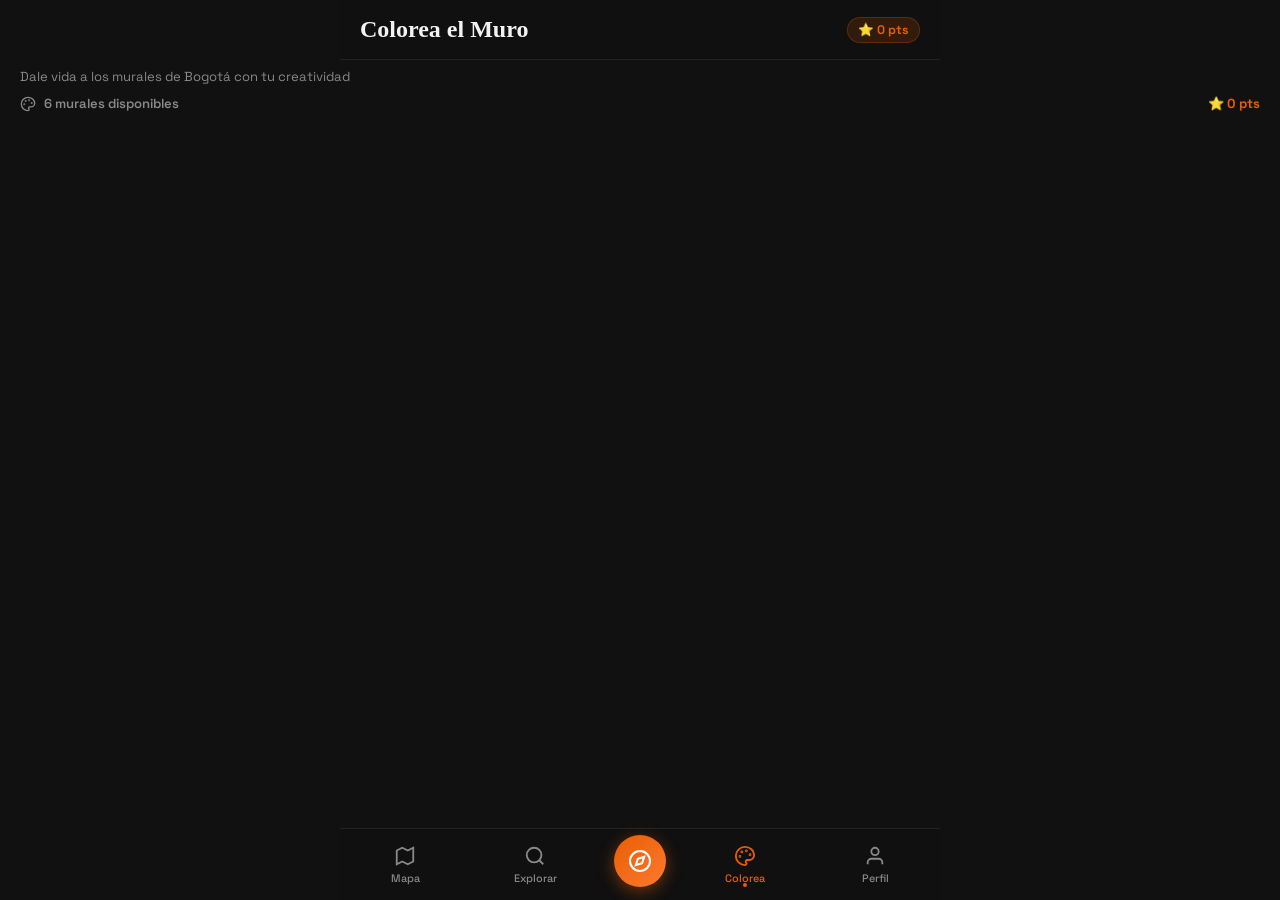
==== colorea.html @ 2410a46d "nuevos js" ====
<!DOCTYPE html>
<html lang="es">
<head>
  <meta charset="UTF-8">
  <meta name="viewport" content="width=device-width, initial-scale=1.0">
  <title>Colorea el Muro — Voces del Muro</title>
  <link rel="stylesheet" href="style.css">
  <link href="https://fonts.googleapis.com/css2?family=Permanent+Marker&family=Space+Grotesk:wght@300;400;500;600;700&family=Syne:wght@400;700;800&display=swap" rel="stylesheet">
</head>
<body class="app-page">

  <header class="app-header">
    <h1 class="screen-title marker-font">Colorea el Muro</h1>
    <div class="pts-badge">⭐ <span id="totalPts">0</span> pts</div>
  </header>

  <div class="colorea-subtitle">Dale vida a los murales de Bogotá con tu creatividad</div>
  <div class="murals-available-header">
    <svg width="16" height="16" viewBox="0 0 24 24" fill="none" stroke="currentColor" stroke-width="2"><circle cx="13.5" cy="6.5" r=".5"/><circle cx="17.5" cy="10.5" r=".5"/><circle cx="8.5" cy="7.5" r=".5"/><circle cx="6.5" cy="12.5" r=".5"/><path d="M12 2C6.5 2 2 6.5 2 12s4.5 10 10 10c.926 0 1.648-.746 1.648-1.688 0-.437-.18-.835-.437-1.125-.29-.289-.438-.652-.438-1.125a1.64 1.64 0 0 1 1.668-1.668h1.996c3.051 0 5.555-2.503 5.555-5.554C21.965 6.012 17.461 2 12 2z"/></svg>
    6 murales disponibles
    <span class="pts-display">⭐ <span id="headerPts">0</span> pts</span>
  </div>

  <div class="colorea-grid" id="cologrid"></div>

  <!-- Stencil Modal -->
  <div class="stencil-modal" id="stencilModal">
    <div class="stencil-header">
      <button class="stencil-close" onclick="closeStencil()">✕</button>
      <h3 class="marker-font" id="stencilTitle">Mujer Ancestral</h3>
      <button class="stencil-reset" onclick="resetCanvas()">↺</button>
    </div>
    <div class="stencil-progress-bar">
      <div class="stencil-progress-label">Progreso <span id="progressPct">0%</span></div>
      <div class="stencil-pts-badge" id="stencilPts">+80 pts</div>
    </div>
    <div class="progress-track"><div class="progress-fill" id="progressFill"></div></div>
    <div class="stencil-canvas-wrap">
      <canvas id="stencilCanvas" width="340" height="280"></canvas>
      <div class="stencil-overlay-img" id="stencilOverlay"></div>
    </div>
    <div class="brush-row">
      <div class="brush-label">
        <svg width="16" height="16" viewBox="0 0 24 24" fill="none" stroke="currentColor" stroke-width="2"><path d="M12 19l7-7 3 3-7 7-3-3z"/><path d="M18 13l-1.5-7.5L2 2l3.5 14.5L13 18l5-5z"/></svg>
        Pincel
      </div>
      <button class="brush-size-btn" onclick="changeBrush(-5)">–</button>
      <div class="brush-preview" id="brushPreview"></div>
      <button class="brush-size-btn" onclick="changeBrush(5)">+</button>
    </div>
    <div class="palette-label">
      <svg width="16" height="16" viewBox="0 0 24 24" fill="none" stroke="currentColor" stroke-width="2"><circle cx="13.5" cy="6.5" r=".5"/><circle cx="17.5" cy="10.5" r=".5"/><circle cx="8.5" cy="7.5" r=".5"/><circle cx="6.5" cy="12.5" r=".5"/><path d="M12 2C6.5 2 2 6.5 2 12s4.5 10 10 10c.926 0 1.648-.746 1.648-1.688 0-.437-.18-.835-.437-1.125-.29-.289-.438-.652-.438-1.125a1.64 1.64 0 0 1 1.668-1.668h1.996c3.051 0 5.555-2.503 5.555-5.554C21.965 6.012 17.461 2 12 2z"/></svg>
      Paleta de Colores
    </div>
    <div class="color-palette" id="colorPalette"></div>
  </div>
  <div class="stencil-backdrop" id="stencilBackdrop" onclick="closeStencil()"></div>

  <!-- Navbar -->
  <nav class="bottom-nav">
    <a href="mapa.html" class="nav-item">
      <svg width="22" height="22" viewBox="0 0 24 24" fill="none" stroke="currentColor" stroke-width="2"><polygon points="3 6 9 3 15 6 21 3 21 18 15 21 9 18 3 21"/></svg>
      <span>Mapa</span>
    </a>
    <a href="explorar.html" class="nav-item">
      <svg width="22" height="22" viewBox="0 0 24 24" fill="none" stroke="currentColor" stroke-width="2"><circle cx="11" cy="11" r="8"/><line x1="21" y1="21" x2="16.65" y2="16.65"/></svg>
      <span>Explorar</span>
    </a>
    <a href="mapa.html" class="nav-item nav-center">
      <div class="nav-center-btn">
        <svg width="24" height="24" viewBox="0 0 24 24" fill="none" stroke="white" stroke-width="2"><circle cx="12" cy="12" r="10"/><polygon points="16.24 7.76 14.12 14.12 7.76 16.24 9.88 9.88 16.24 7.76"/></svg>
      </div>
    </a>
    <a href="colorea.html" class="nav-item active">
      <svg width="22" height="22" viewBox="0 0 24 24" fill="none" stroke="currentColor" stroke-width="2"><circle cx="13.5" cy="6.5" r=".5"/><circle cx="17.5" cy="10.5" r=".5"/><circle cx="8.5" cy="7.5" r=".5"/><circle cx="6.5" cy="12.5" r=".5"/><path d="M12 2C6.5 2 2 6.5 2 12s4.5 10 10 10c.926 0 1.648-.746 1.648-1.688 0-.437-.18-.835-.437-1.125-.29-.289-.438-.652-.438-1.125a1.64 1.64 0 0 1 1.668-1.668h1.996c3.051 0 5.555-2.503 5.555-5.554C21.965 6.012 17.461 2 12 2z"/></svg>
      <span>Colorea</span>
      <div class="nav-dot"></div>
    </a>
    <a href="perfil.html" class="nav-item">
      <svg width="22" height="22" viewBox="0 0 24 24" fill="none" stroke="currentColor" stroke-width="2"><path d="M20 21v-2a4 4 0 0 0-4-4H8a4 4 0 0 0-4 4v2"/><circle cx="12" cy="7" r="4"/></svg>
      <span>Perfil</span>
    </a>
  </nav>

  <script src="app.js"></script>
</body>
</html>
---- style.css ----
/* ==========================================
   VOCES DEL MURO — Global Styles
   Dark Urban · Graffiti-Editorial Aesthetic
   ========================================== */

:root {
  --bg:        #111111;
  --bg2:       #1A1A1A;
  --bg3:       #242424;
  --surface:   #1E1E1E;
  --border:    rgba(255,255,255,0.08);
  --text:      #F2F2F2;
  --text-dim:  #888;
  --accent:    #E85D04;
  --accent2:   #FF7A2F;
  --green:     #10B981;
  --cyan:      #06B6D4;
  --purple:    #8B5CF6;
  --nav-h:     72px;
  --header-h:  60px;
  --radius:    14px;
  --radius-sm: 8px;
}

*, *::before, *::after { box-sizing: border-box; margin: 0; padding: 0; }

html { font-size: 16px; }

body {
  font-family: 'Space Grotesk', sans-serif;
  background: var(--bg);
  color: var(--text);
  min-height: 100dvh;
  overflow-x: hidden;
  -webkit-font-smoothing: antialiased;
}

a { text-decoration: none; color: inherit; }
button { cursor: pointer; border: none; background: none; font-family: inherit; }
img { display: block; width: 100%; object-fit: cover; }

.marker-font { font-family: 'Permanent Marker', cursive; }
.syne-font   { font-family: 'Syne', sans-serif; }

/* ==========================================
   NOISE + TEXTURE OVERLAY
   ========================================== */
.noise-overlay {
  position: absolute; inset: 0; pointer-events: none; z-index: 2; opacity: 0.04;
  background-image: url("data:image/svg+xml,%3Csvg viewBox='0 0 256 256' xmlns='http://www.w3.org/2000/svg'%3E%3Cfilter id='noise'%3E%3CfeTurbulence type='fractalNoise' baseFrequency='0.9' numOctaves='4' stitchTiles='stitch'/%3E%3C/filter%3E%3Crect width='100%25' height='100%25' filter='url(%23noise)'/%3E%3C/svg%3E");
}

/* ==========================================
   LOGIN PAGE
   ========================================== */
.login-page { display: flex; align-items: center; justify-content: center; min-height: 100dvh; position: relative; }

.login-bg {
  position: fixed; inset: 0; z-index: 0;
  background: url('https://images.unsplash.com/photo-1553361371-9b22f78e8b1d?w=1200&q=80') center/cover no-repeat;
}

.graffiti-overlay {
  position: absolute; inset: 0;
  background: linear-gradient(160deg, rgba(0,0,0,0.85) 0%, rgba(17,17,17,0.92) 60%, rgba(232,93,4,0.15) 100%);
}

.login-container { position: relative; z-index: 10; width: 100%; max-width: 420px; padding: 24px; }

.login-card {
  background: rgba(20,20,20,0.85);
  backdrop-filter: blur(24px);
  border: 1px solid var(--border);
  border-radius: 24px;
  padding: 40px 32px;
  text-align: center;
  box-shadow: 0 32px 80px rgba(0,0,0,0.6);
}

.app-logo { margin-bottom: 16px; display: flex; justify-content: center; }
.logo-icon {
  width: 56px; height: 56px;
  background: linear-gradient(135deg, #E85D04, #FF7A2F);
  border-radius: 16px;
  display: flex; align-items: center; justify-content: center;
  box-shadow: 0 8px 24px rgba(232,93,4,0.4);
}
.logo-icon svg { width: 36px; height: 36px; }

.app-title {
  font-family: 'Permanent Marker', cursive;
  font-size: 2.4rem;
  line-height: 1.1;
  margin-bottom: 8px;
  background: linear-gradient(135deg, #fff 0%, #E85D04 100%);
  -webkit-background-clip: text;
  -webkit-text-fill-color: transparent;
}

.app-tagline {
  font-size: 0.7rem;
  letter-spacing: 0.3em;
  color: var(--accent);
  margin-bottom: 16px;
  font-weight: 600;
}

.app-description { color: var(--text-dim); font-size: 0.9rem; line-height: 1.5; margin-bottom: 32px; }

.login-buttons { display: flex; flex-direction: column; gap: 12px; }

.btn {
  display: flex; align-items: center; justify-content: center; gap: 10px;
  padding: 14px 20px;
  border-radius: 12px;
  font-size: 0.95rem;
  font-weight: 600;
  transition: all 0.2s;
  font-family: 'Space Grotesk', sans-serif;
}
.btn:active { transform: scale(0.97); }

.btn-google  { background: #E85D04; color: white; box-shadow: 0 4px 16px rgba(232,93,4,0.35); }
.btn-google:hover { background: #FF7A2F; }
.btn-facebook { background: #1877F2; color: white; }
.btn-facebook:hover { background: #2d8bf4; }
.btn-email   { background: var(--bg3); color: var(--text); border: 1px solid var(--border); }
.btn-email:hover { background: var(--bg2); }

.terms-text { margin-top: 20px; font-size: 0.75rem; color: var(--text-dim); }
.terms-text a { color: var(--accent); }

/* ==========================================
   ONBOARDING PAGE
   ========================================== */
.onboarding-page { display: flex; align-items: center; justify-content: center; min-height: 100dvh; position: relative; }

.onboarding-container { position: relative; z-index: 10; width: 100%; max-width: 420px; padding: 24px; }

.onboarding-card {
  background: rgba(20,20,20,0.88);
  backdrop-filter: blur(24px);
  border: 1px solid var(--border);
  border-radius: 24px;
  padding: 36px 28px;
  box-shadow: 0 32px 80px rgba(0,0,0,0.6);
}

.onboarding-title {
  font-family: 'Permanent Marker', cursive;
  font-size: 2rem;
  margin-bottom: 8px;
  color: var(--text);
}

.onboarding-subtitle { color: var(--text-dim); font-size: 0.88rem; margin-bottom: 28px; }

.interest-options { display: flex; flex-direction: column; gap: 12px; margin-bottom: 28px; }

.interest-card {
  display: flex; align-items: center; gap: 16px;
  background: var(--bg3);
  border: 1.5px solid var(--border);
  border-radius: var(--radius);
  padding: 18px 16px;
  cursor: pointer;
  transition: all 0.2s;
  position: relative;
}

.interest-card:hover { border-color: rgba(232,93,4,0.4); background: rgba(232,93,4,0.05); }

.interest-card.selected {
  border-color: var(--accent);
  background: rgba(232,93,4,0.08);
}

.interest-card.selected[data-color="#10B981"] { border-color: #10B981; background: rgba(16,185,129,0.08); }
.interest-card.selected[data-color="#06B6D4"] { border-color: #06B6D4; background: rgba(6,182,212,0.08); }

.interest-icon {
  width: 44px; height: 44px;
  background: var(--bg2);
  border-radius: 10px;
  display: flex; align-items: center; justify-content: center;
  color: var(--text-dim);
  flex-shrink: 0;
}

.interest-card.selected .interest-icon { color: var(--accent); background: rgba(232,93,4,0.15); }
.interest-card.selected[data-color="#10B981"] .interest-icon { color: #10B981; background: rgba(16,185,129,0.15); }
.interest-card.selected[data-color="#06B6D4"] .interest-icon { color: #06B6D4; background: rgba(6,182,212,0.15); }

.interest-info h3 { font-size: 1rem; font-weight: 600; margin-bottom: 2px; }
.interest-info p  { font-size: 0.78rem; color: var(--text-dim); }

.interest-check {
  margin-left: auto;
  width: 22px; height: 22px;
  border: 1.5px solid var(--border);
  border-radius: 50%;
  display: flex; align-items: center; justify-content: center;
  color: transparent;
  transition: all 0.2s;
}

.interest-card.selected .interest-check {
  background: var(--accent);
  border-color: var(--accent);
  color: white;
}

.interest-card.selected[data-color="#10B981"] .interest-check { background: #10B981; border-color: #10B981; }
.interest-card.selected[data-color="#06B6D4"] .interest-check { background: #06B6D4; border-color: #06B6D4; }

.btn-comenzar {
  width: 100%;
  display: flex; align-items: center; justify-content: center; gap: 10px;
  background: linear-gradient(135deg, #E85D04, #FF7A2F);
  color: white;
  padding: 16px;
  border-radius: 14px;
  font-size: 1rem;
  font-weight: 700;
  font-family: 'Space Grotesk', sans-serif;
  transition: all 0.2s;
  opacity: 0.5;
  pointer-events: none;
  box-shadow: 0 4px 20px rgba(232,93,4,0.3);
}
.btn-comenzar:hover { transform: translateY(-1px); box-shadow: 0 8px 28px rgba(232,93,4,0.45); }

/* ==========================================
   APP LAYOUT
   ========================================== */
.app-page {
  min-height: 100dvh;
  padding-top: var(--header-h);
  padding-bottom: var(--nav-h);
  background: var(--bg);
  position: relative;
}

.app-header {
  position: fixed; top: 0; left: 0; right: 0;
  height: var(--header-h);
  background: rgba(17,17,17,0.95);
  backdrop-filter: blur(20px);
  border-bottom: 1px solid var(--border);
  display: flex; align-items: center; justify-content: space-between;
  padding: 0 20px;
  z-index: 100;
}

.screen-title { font-size: 1.5rem; color: var(--text); }
.header-actions { display: flex; gap: 8px; }
.icon-btn { width: 36px; height: 36px; background: var(--bg3); border-radius: 8px; display: flex; align-items: center; justify-content: center; color: var(--text-dim); transition: all 0.2s; }
.icon-btn:hover { color: var(--text); }

.zona-segura {
  display: flex; align-items: center; gap: 6px;
  background: rgba(16,185,129,0.15);
  color: var(--green);
  padding: 6px 12px;
  border-radius: 20px;
  font-size: 0.75rem;
  font-weight: 600;
  border: 1px solid rgba(16,185,129,0.25);
}

/* ==========================================
   BOTTOM NAVIGATION
   ========================================== */
.bottom-nav {
  position: fixed; bottom: 0; left: 0; right: 0;
  height: var(--nav-h);
  background: rgba(17,17,17,0.97);
  backdrop-filter: blur(20px);
  border-top: 1px solid var(--border);
  display: flex; align-items: center;
  z-index: 200;
}

.nav-item {
  flex: 1;
  display: flex; flex-direction: column; align-items: center; justify-content: center;
  gap: 4px;
  color: var(--text-dim);
  font-size: 0.68rem;
  font-weight: 500;
  position: relative;
  padding: 8px 0;
  transition: color 0.2s;
}

.nav-item.active { color: var(--accent); }
.nav-item svg { transition: all 0.2s; }
.nav-item.active svg { stroke: var(--accent); }
.nav-dot { position: absolute; bottom: 6px; width: 4px; height: 4px; background: var(--accent); border-radius: 50%; }

.nav-center { flex: 0 0 80px; }
.nav-center-btn {
  width: 52px; height: 52px;
  background: linear-gradient(135deg, #E85D04, #FF7A2F);
  border-radius: 50%;
  display: flex; align-items: center; justify-content: center;
  margin-bottom: 8px;
  box-shadow: 0 4px 16px rgba(232,93,4,0.45);
  transition: all 0.2s;
}
.nav-center-btn:hover { transform: scale(1.05); }

/* ==========================================
   MAPA PAGE
   ========================================== */
.search-bar-container { padding: 12px 16px 0; position: relative; z-index: 50; }

.search-bar {
  display: flex; align-items: center; gap: 10px;
  background: var(--bg3);
  border: 1px solid var(--border);
  border-radius: 12px;
  padding: 12px 16px;
}
.search-bar input { background: none; border: none; outline: none; color: var(--text); font-size: 0.9rem; width: 100%; font-family: inherit; }
.search-bar svg { color: var(--text-dim); flex-shrink: 0; }

.filter-chips {
  display: flex; gap: 8px;
  padding: 10px 16px;
  overflow-x: auto;
  scrollbar-width: none;
  position: relative; z-index: 50;
}

.chip {
  flex-shrink: 0;
  padding: 6px 14px;
  border-radius: 20px;
  font-size: 0.78rem;
  font-weight: 600;
  background: var(--bg3);
  border: 1.5px solid var(--border);
  color: var(--text-dim);
  cursor: pointer;
  transition: all 0.2s;
}

.chip.active {
  background: color-mix(in srgb, var(--chip-color) 15%, transparent);
  border-color: var(--chip-color);
  color: var(--chip-color);
}

#map {
  height: calc(100dvh - var(--header-h) - var(--nav-h) - 160px);
  min-height: 240px;
  position: relative;
  z-index: 10;
}

.leaflet-container { background: #1a1a2e !important; }

.map-pin {
  width: 40px; height: 48px;
  border-radius: 50% 50% 50% 0;
  transform: rotate(-45deg);
  display: flex; align-items: center; justify-content: center;
  box-shadow: 0 4px 12px rgba(0,0,0,0.5);
  border: 2px solid rgba(255,255,255,0.2);
}

.map-pin span {
  transform: rotate(45deg);
  font-size: 18px;
}

.bottom-drawer {
  background: var(--bg2);
  border-top: 1px solid var(--border);
  padding: 12px 16px;
  border-radius: 20px 20px 0 0;
  position: relative;
  z-index: 50;
}

.drawer-handle {
  width: 36px; height: 4px;
  background: var(--border);
  border-radius: 2px;
  margin: 0 auto 12px;
}

.murals-nearby-header {
  display: flex; align-items: center; gap: 8px;
  color: var(--text-dim); font-size: 0.85rem; font-weight: 600;
  margin-bottom: 8px;
  cursor: pointer;
}
.murals-nearby-header svg { color: var(--accent); }
.murals-nearby-header .chevron { margin-left: auto; }
.pts-display { margin-left: auto; color: var(--accent); font-weight: 700; }

.murals-list { display: flex; flex-direction: column; gap: 2px; }

.mural-list-item {
  display: flex; align-items: center; gap: 12px;
  padding: 10px 8px;
  border-radius: 10px;
  transition: background 0.15s;
}
.mural-list-item:hover { background: var(--bg3); }
.mural-list-dot { width: 10px; height: 10px; border-radius: 50%; flex-shrink: 0; }
.mural-list-info { flex: 1; }
.mural-list-info strong { display: block; font-size: 0.88rem; margin-bottom: 2px; }
.mural-list-info span { font-size: 0.74rem; color: var(--text-dim); }
.mural-list-item svg { color: var(--text-dim); }

/* ==========================================
   DETAIL PAGE
   ========================================== */
.detail-page { padding-top: 0; }

.detail-hero {
  position: relative;
  height: 300px;
  overflow: hidden;
}

.detail-hero-overlay {
  position: absolute; inset: 0; z-index: 2;
  background: linear-gradient(to bottom, rgba(0,0,0,0.3) 0%, transparent 40%, rgba(17,17,17,0.9) 100%);
}

.detail-hero-actions {
  position: absolute; top: 0; left: 0; right: 0;
  display: flex; justify-content: space-between; align-items: center;
  padding: 16px;
  z-index: 10;
}

.hero-actions-right { display: flex; gap: 8px; }

.hero-btn {
  width: 40px; height: 40px;
  background: rgba(0,0,0,0.5);
  backdrop-filter: blur(8px);
  border-radius: 50%;
  display: flex; align-items: center; justify-content: center;
  transition: all 0.2s;
}
.hero-btn:hover { background: rgba(0,0,0,0.7); }

.detail-hero-img { position: absolute; inset: 0; }
.detail-hero-img img { width: 100%; height: 100%; object-fit: cover; }

.detail-content { padding: 20px 20px 16px; }

.detail-tags { display: flex; gap: 8px; flex-wrap: wrap; margin-bottom: 12px; }

.tag {
  padding: 4px 12px;
  border-radius: 20px;
  font-size: 0.72rem;
  font-weight: 600;
  border: 1px solid;
}

.detail-title { font-size: 1.8rem; margin-bottom: 16px; line-height: 1.1; }

.artist-row {
  display: flex; align-items: center; gap: 12px;
  margin-bottom: 16px;
}

.artist-avatar {
  width: 40px; height: 40px;
  background: linear-gradient(135deg, #E85D04, #FF7A2F);
  border-radius: 50%;
  display: flex; align-items: center; justify-content: center;
  font-weight: 700; font-size: 1rem;
}

.artist-info strong { display: block; font-size: 0.95rem; }
.artist-info span { display: flex; align-items: center; gap: 4px; font-size: 0.75rem; color: var(--text-dim); flex-wrap: wrap; }

.detail-description { font-size: 0.88rem; line-height: 1.65; color: var(--text-dim); margin-bottom: 20px; }

/* Audio Guide */
.audio-guide-card {
  background: var(--bg3);
  border: 1px solid var(--border);
  border-radius: var(--radius);
  padding: 16px;
  margin-bottom: 20px;
}

.audio-guide-label {
  display: flex; align-items: center; gap: 8px;
  font-size: 0.78rem; font-weight: 700;
  color: var(--accent);
  margin-bottom: 14px;
}

.audio-dot {
  width: 8px; height: 8px;
  background: var(--accent);
  border-radius: 50%;
  animation: pulse 1.5s infinite;
}

@keyframes pulse { 0%,100%{opacity:1;transform:scale(1)} 50%{opacity:0.5;transform:scale(1.2)} }

.audio-track-info { margin-bottom: 10px; }
.audio-track-info strong { display: block; font-size: 0.88rem; }
.audio-track-info span { font-size: 0.75rem; color: var(--text-dim); }

.audio-volume-icon { color: var(--text-dim); margin-bottom: 8px; }

.waveform {
  display: flex; align-items: center; gap: 2px;
  height: 40px; margin-bottom: 12px;
  overflow: hidden;
}

.wave-bar {
  flex: 1;
  min-width: 3px;
  background: rgba(255,255,255,0.2);
  border-radius: 2px;
  transition: background 0.1s;
}

.audio-controls {
  display: flex; align-items: center; justify-content: space-between;
}

.audio-time, .audio-duration { font-size: 0.75rem; color: var(--text-dim); font-family: monospace; }

.audio-btns { display: flex; align-items: center; gap: 12px; }

.audio-btn-sm {
  width: 32px; height: 32px;
  display: flex; align-items: center; justify-content: center;
  color: var(--text-dim);
  transition: color 0.2s;
}
.audio-btn-sm:hover { color: var(--text); }

.audio-play-btn {
  width: 48px; height: 48px;
  background: var(--accent);
  border-radius: 50%;
  display: flex; align-items: center; justify-content: center;
  transition: all 0.2s;
  box-shadow: 0 4px 16px rgba(232,93,4,0.4);
}
.audio-play-btn:hover { transform: scale(1.05); background: var(--accent2); }

/* Detail Actions */
.detail-actions { display: flex; gap: 10px; }
.detail-action-btn {
  flex: 1;
  display: flex; align-items: center; justify-content: center; gap: 8px;
  padding: 13px;
  border-radius: 12px;
  font-size: 0.85rem;
  font-weight: 600;
  background: var(--accent);
  color: white;
  transition: all 0.2s;
}
.detail-action-btn.secondary { background: var(--bg3); color: var(--text); border: 1px solid var(--border); }
.detail-action-btn:hover { opacity: 0.9; transform: translateY(-1px); }

/* ==========================================
   COLOREA PAGE
   ========================================== */
.colorea-subtitle {
  padding: 8px 20px 2px;
  font-size: 0.82rem;
  color: var(--text-dim);
}

.murals-available-header {
  display: flex; align-items: center; gap: 8px;
  padding: 8px 20px 12px;
  font-size: 0.82rem;
  font-weight: 600;
  color: var(--text-dim);
}

.pts-badge {
  background: rgba(232,93,4,0.15);
  color: var(--accent);
  padding: 4px 10px;
  border-radius: 20px;
  font-size: 0.78rem;
  font-weight: 700;
  border: 1px solid rgba(232,93,4,0.25);
}

.pts-display { margin-left: auto; color: var(--accent); font-weight: 700; }

.colorea-grid {
  display: grid;
  grid-template-columns: 1fr 1fr;
  gap: 12px;
  padding: 0 16px 16px;
}

.colorea-card {
  background: var(--bg3);
  border: 1px solid var(--border);
  border-radius: var(--radius);
  overflow: hidden;
  cursor: pointer;
  transition: all 0.2s;
  position: relative;
}
.colorea-card:hover { border-color: var(--accent); transform: translateY(-2px); }

.colorea-card-img { position: relative; height: 130px; overflow: hidden; }
.colorea-card-img img { width: 100%; height: 100%; object-fit: cover; filter: grayscale(40%); }

.colorea-card-overlay {
  position: absolute; inset: 0;
  background: rgba(0,0,0,0.4);
  display: flex; align-items: center; justify-content: center;
}
.colorea-start-icon { font-size: 2rem; }

.diff-badge {
  position: absolute; top: 8px; left: 8px;
  padding: 3px 8px; border-radius: 6px;
  font-size: 0.65rem; font-weight: 700;
}

.pts-badge-card {
  position: absolute; top: 8px; right: 8px;
  padding: 3px 8px; border-radius: 6px;
  background: rgba(232,93,4,0.9);
  color: white;
  font-size: 0.65rem; font-weight: 700;
}

.colorea-card-info { padding: 10px 12px 4px; }
.colorea-card-info strong { display: block; font-size: 0.85rem; margin-bottom: 2px; }
.colorea-card-info span { font-size: 0.72rem; color: var(--text-dim); }

.colorea-progress-row {
  display: flex; align-items: center; gap: 8px;
  padding: 4px 12px 10px;
}

.colorea-mini-bar { flex: 1; height: 3px; background: var(--bg2); border-radius: 2px; }
.colorea-mini-fill { height: 100%; background: var(--accent); border-radius: 2px; transition: width 0.4s; }
.colorea-progress-row span { font-size: 0.7rem; color: var(--text-dim); }

/* Stencil Modal */
.stencil-modal {
  position: fixed; bottom: -100%; left: 0; right: 0;
  background: var(--bg2);
  border-radius: 24px 24px 0 0;
  border-top: 1px solid var(--border);
  z-index: 500;
  padding: 16px 20px;
  transition: bottom 0.4s cubic-bezier(0.16, 1, 0.3, 1);
  max-height: 90dvh;
  overflow-y: auto;
}
.stencil-modal.active { bottom: 0; }

.stencil-backdrop {
  position: fixed; inset: 0;
  background: rgba(0,0,0,0.7);
  z-index: 499;
  display: none;
}
.stencil-backdrop.active { display: block; }

.stencil-header {
  display: flex; align-items: center; justify-content: space-between;
  margin-bottom: 12px;
}
.stencil-header h3 { font-size: 1.2rem; }
.stencil-close, .stencil-reset {
  width: 32px; height: 32px;
  background: var(--bg3); border-radius: 50%;
  display: flex; align-items: center; justify-content: center;
  color: var(--text-dim); font-size: 0.9rem;
}

.stencil-progress-bar {
  display: flex; align-items: center; justify-content: space-between;
  font-size: 0.78rem; color: var(--text-dim);
  margin-bottom: 6px;
}
.stencil-pts-badge {
  background: rgba(232,93,4,0.2);
  color: var(--accent);
  padding: 2px 8px; border-radius: 20px;
  font-size: 0.72rem; font-weight: 700;
}

.progress-track { height: 4px; background: var(--bg3); border-radius: 2px; margin-bottom: 14px; }
.progress-fill { height: 100%; background: var(--accent); border-radius: 2px; transition: width 0.3s; }

.stencil-canvas-wrap {
  position: relative;
  border-radius: 12px;
  overflow: hidden;
  margin-bottom: 14px;
  background: #000;
}

#stencilCanvas {
  position: absolute; inset: 0; z-index: 2;
  width: 100% !important; height: 100% !important;
  cursor: crosshair;
}

.stencil-overlay-img {
  width: 100%; height: 280px;
  background-size: cover; background-position: center;
  opacity: 0.55;
}

.brush-row {
  display: flex; align-items: center; gap: 10px;
  margin-bottom: 12px;
  background: var(--bg3);
  padding: 10px 14px;
  border-radius: 10px;
}
.brush-label {
  display: flex; align-items: center; gap: 6px;
  font-size: 0.8rem; color: var(--text-dim);
  flex: 1;
}
.brush-size-btn {
  width: 28px; height: 28px;
  background: var(--bg2); border-radius: 6px;
  color: var(--text); font-size: 1.1rem;
  display: flex; align-items: center; justify-content: center;
}
.brush-preview {
  border-radius: 50%;
  transition: all 0.2s;
  min-width: 8px; min-height: 8px;
}

.palette-label {
  display: flex; align-items: center; gap: 6px;
  font-size: 0.8rem; color: var(--text-dim);
  margin-bottom: 10px;
}

.color-palette {
  display: flex; flex-wrap: wrap; gap: 10px;
  margin-bottom: 16px;
}

.color-swatch {
  width: 36px; height: 36px;
  border-radius: 50%;
  cursor: pointer;
  transition: all 0.15s;
  border: 2px solid transparent;
}
.color-swatch.active { border-color: white; transform: scale(1.15); box-shadow: 0 0 12px rgba(255,255,255,0.3); }
.color-swatch:hover { transform: scale(1.1); }

/* ==========================================
   PERFIL PAGE
   ========================================== */
.profile-card {
  display: flex; align-items: center; gap: 16px;
  padding: 20px;
  border-bottom: 1px solid var(--border);
}

.profile-avatar {
  width: 64px; height: 64px;
  background: linear-gradient(135deg, #E85D04 0%, #8B5CF6 100%);
  border-radius: 20px;
  display: flex; align-items: center; justify-content: center;
  box-shadow: 0 4px 16px rgba(232,93,4,0.3);
  flex-shrink: 0;
}

.profile-name { font-size: 1.1rem; font-weight: 700; margin-bottom: 4px; }
.profile-location { font-size: 0.78rem; color: var(--text-dim); margin-bottom: 6px; }
.profile-level { display: inline-block; background: rgba(232,93,4,0.15); color: var(--accent); padding: 3px 10px; border-radius: 20px; font-size: 0.72rem; font-weight: 700; }

.stats-row {
  display: flex;
  padding: 16px 20px;
  border-bottom: 1px solid var(--border);
  gap: 4px;
}

.stat-item {
  flex: 1;
  display: flex; flex-direction: column; align-items: center; gap: 4px;
  padding: 12px 8px;
  background: var(--bg3);
  border-radius: 12px;
  margin: 0 4px;
}
.stat-item strong { font-size: 1.2rem; font-weight: 700; }
.stat-item span { font-size: 0.7rem; color: var(--text-dim); }

.profile-tabs {
  display: flex;
  padding: 12px 20px;
  gap: 8px;
  border-bottom: 1px solid var(--border);
}

.profile-tab {
  flex: 1;
  display: flex; align-items: center; justify-content: center; gap: 6px;
  padding: 10px;
  border-radius: 10px;
  font-size: 0.82rem;
  font-weight: 600;
  color: var(--text-dim);
  background: none;
  transition: all 0.2s;
  font-family: inherit;
}
.profile-tab.active {
  background: var(--accent);
  color: white;
}

.profile-content { padding: 16px 20px; }
.profile-content.hidden { display: none; }

.gallery-grid {
  display: grid;
  grid-template-columns: repeat(3, 1fr);
  gap: 6px;
}

.gallery-item { border-radius: 8px; overflow: hidden; aspect-ratio: 1; }
.gallery-item img { width: 100%; height: 100%; object-fit: cover; }

.logros-header {
  display: flex; align-items: center; gap: 8px;
  font-size: 0.88rem; font-weight: 700;
  color: var(--text);
  margin-bottom: 16px;
}

.logros-list { display: flex; flex-direction: column; gap: 14px; }

.logro-item { }
.logro-item.locked { opacity: 0.5; }

.logro-info { display: flex; justify-content: space-between; align-items: baseline; margin-bottom: 4px; }
.logro-info strong { font-size: 0.9rem; }
.logro-info span { font-size: 0.75rem; color: var(--text-dim); }
.logro-counter { font-size: 0.75rem; color: var(--text-dim); text-align: right; margin-bottom: 6px; }

.logro-track { height: 6px; background: var(--bg3); border-radius: 3px; }
.logro-fill { height: 100%; border-radius: 3px; transition: width 0.6s; }

.pts-summary { margin-top: 20px; padding: 16px; background: var(--bg3); border-radius: 12px; }
.pts-total-display { display: flex; align-items: center; gap: 8px; font-weight: 700; font-size: 1rem; }

/* ==========================================
   EXPLORAR PAGE
   ========================================== */
.ar-view {
  position: relative;
  height: calc(60dvh - var(--header-h));
  overflow: hidden;
  background: #000;
}

.ar-bg { width: 100%; height: 100%; object-fit: cover; }
.ar-overlay { position: absolute; inset: 0; background: rgba(0,0,0,0.2); }

.ar-mode-toggle {
  position: absolute; bottom: 80px; left: 50%; transform: translateX(-50%);
  display: flex;
  background: rgba(0,0,0,0.6);
  backdrop-filter: blur(10px);
  border-radius: 24px;
  padding: 4px;
  z-index: 20;
}

.ar-mode-btn {
  display: flex; align-items: center; gap: 6px;
  padding: 8px 18px;
  border-radius: 20px;
  font-size: 0.82rem; font-weight: 600;
  color: rgba(255,255,255,0.6);
  transition: all 0.2s;
  font-family: inherit;
}
.ar-mode-btn.active { background: var(--accent); color: white; }

.ar-controls-left {
  position: absolute; right: 12px; top: 12px;
  display: flex; flex-direction: column; gap: 8px;
  z-index: 20;
}

.ar-ctrl-btn {
  width: 38px; height: 38px;
  background: rgba(0,0,0,0.5);
  backdrop-filter: blur(8px);
  border-radius: 10px;
  display: flex; align-items: center; justify-content: center;
}

.ar-tip {
  position: absolute; top: 12px; left: 12px;
  max-width: 220px;
  background: rgba(20,20,20,0.9);
  backdrop-filter: blur(10px);
  border: 1px solid rgba(16,185,129,0.3);
  border-radius: 12px;
  padding: 12px;
  z-index: 20;
  display: flex; align-items: flex-start; gap: 8px;
}
.ar-tip svg { flex-shrink: 0; margin-top: 2px; }
.ar-tip strong { display: block; font-size: 0.78rem; color: var(--green); margin-bottom: 2px; }
.ar-tip p { font-size: 0.72rem; color: var(--text-dim); line-height: 1.4; }
.ar-tip button { margin-left: auto; color: var(--text-dim); font-size: 0.8rem; flex-shrink: 0; }

.stencil-toolbar {
  position: absolute; bottom: 130px; left: 0; right: 0;
  background: rgba(0,0,0,0.7);
  backdrop-filter: blur(10px);
  padding: 10px 16px;
  display: none;
  z-index: 20;
}
.stencil-toolbar.visible { display: block; }
.stencil-toolbar-label { font-size: 0.72rem; color: rgba(255,255,255,0.5); margin-bottom: 8px; }
.stencil-items { display: flex; gap: 8px; }
.stencil-item {
  width: 44px; height: 44px;
  background: rgba(255,255,255,0.1);
  border-radius: 10px;
  display: flex; align-items: center; justify-content: center;
  font-size: 1.4rem;
  cursor: grab;
  border: 1.5px solid transparent;
  transition: all 0.2s;
}
.stencil-item.selected { border-color: var(--green); background: rgba(16,185,129,0.2); }
.stencil-item:hover { background: rgba(255,255,255,0.2); }

.ar-shutter {
  position: absolute; bottom: 12px; left: 0; right: 0;
  display: flex; align-items: center; justify-content: center; gap: 24px;
  z-index: 20;
}

.ar-gallery-preview {
  width: 44px; height: 44px;
  border-radius: 10px;
  overflow: hidden;
  border: 2px solid rgba(255,255,255,0.4);
}

.shutter-btn {
  width: 64px; height: 64px;
  background: rgba(255,255,255,0.9);
  border-radius: 50%;
  display: flex; align-items: center; justify-content: center;
  box-shadow: 0 0 0 3px rgba(255,255,255,0.3);
  transition: all 0.15s;
}
.shutter-btn:active { transform: scale(0.92); }
.shutter-inner { width: 52px; height: 52px; background: white; border-radius: 50%; border: 2px solid rgba(0,0,0,0.1); }

.ar-close-btn {
  width: 44px; height: 44px;
  background: rgba(0,0,0,0.5);
  border-radius: 50%;
  color: white; font-size: 1rem;
}

.dropped-stencils { position: absolute; inset: 0; pointer-events: none; z-index: 15; }
.dropped-stencil {
  position: absolute;
  font-size: 2rem;
  cursor: pointer;
  pointer-events: all;
  animation: stencilDrop 0.3s ease;
  user-select: none;
}
@keyframes stencilDrop { from{transform:scale(0) rotate(-20deg);opacity:0} to{transform:scale(1) rotate(0);opacity:1} }

.grid-overlay { position: absolute; inset: 0; z-index: 12; pointer-events: none; }
.grid-overlay.hidden { display: none; }
.grid-line { position: absolute; background: rgba(255,255,255,0.25); }
.grid-line.vert { width: 1px; top: 0; bottom: 0; }
.grid-line.horiz { height: 1px; left: 0; right: 0; }

.explorar-section { padding: 16px 16px 4px; }
.explorar-section-title { font-size: 1rem; font-weight: 700; margin-bottom: 12px; }

.explorar-scroll {
  display: flex; gap: 12px;
  overflow-x: auto;
  scrollbar-width: none;
  padding-bottom: 4px;
}

.explorar-card {
  flex-shrink: 0;
  width: 160px;
  background: var(--bg3);
  border: 1px solid var(--border);
  border-radius: var(--radius);
  overflow: hidden;
  transition: all 0.2s;
}
.explorar-card:hover { border-color: var(--accent); }
.explorar-card img { height: 110px; width: 100%; object-fit: cover; }
.explorar-card-info { padding: 8px 10px; }
.explorar-card-info strong { display: block; font-size: 0.8rem; margin-bottom: 2px; }
.explorar-card-info span { font-size: 0.7rem; color: var(--text-dim); }

/* ==========================================
   SCROLLBAR
   ========================================== */
::-webkit-scrollbar { width: 4px; height: 4px; }
::-webkit-scrollbar-track { background: transparent; }
::-webkit-scrollbar-thumb { background: var(--border); border-radius: 2px; }

/* ==========================================
   ANIMATIONS
   ========================================== */
@keyframes slideUp {
  from { transform: translateY(20px); opacity: 0; }
  to { transform: translateY(0); opacity: 1; }
}

.login-card { animation: slideUp 0.5s ease; }
.onboarding-card { animation: slideUp 0.5s ease; }

/* ==========================================
   RESPONSIVE
   ========================================== */
@media (max-width: 360px) {
  .login-card { padding: 32px 20px; }
  .app-title { font-size: 2rem; }
  .colorea-grid { grid-template-columns: 1fr; }
}

@media (min-width: 600px) {
  .login-container, .onboarding-container { max-width: 480px; }
  .app-header { max-width: 600px; margin: 0 auto; left: 0; right: 0; }
  .bottom-nav { max-width: 600px; margin: 0 auto; left: 0; right: 0; }
}
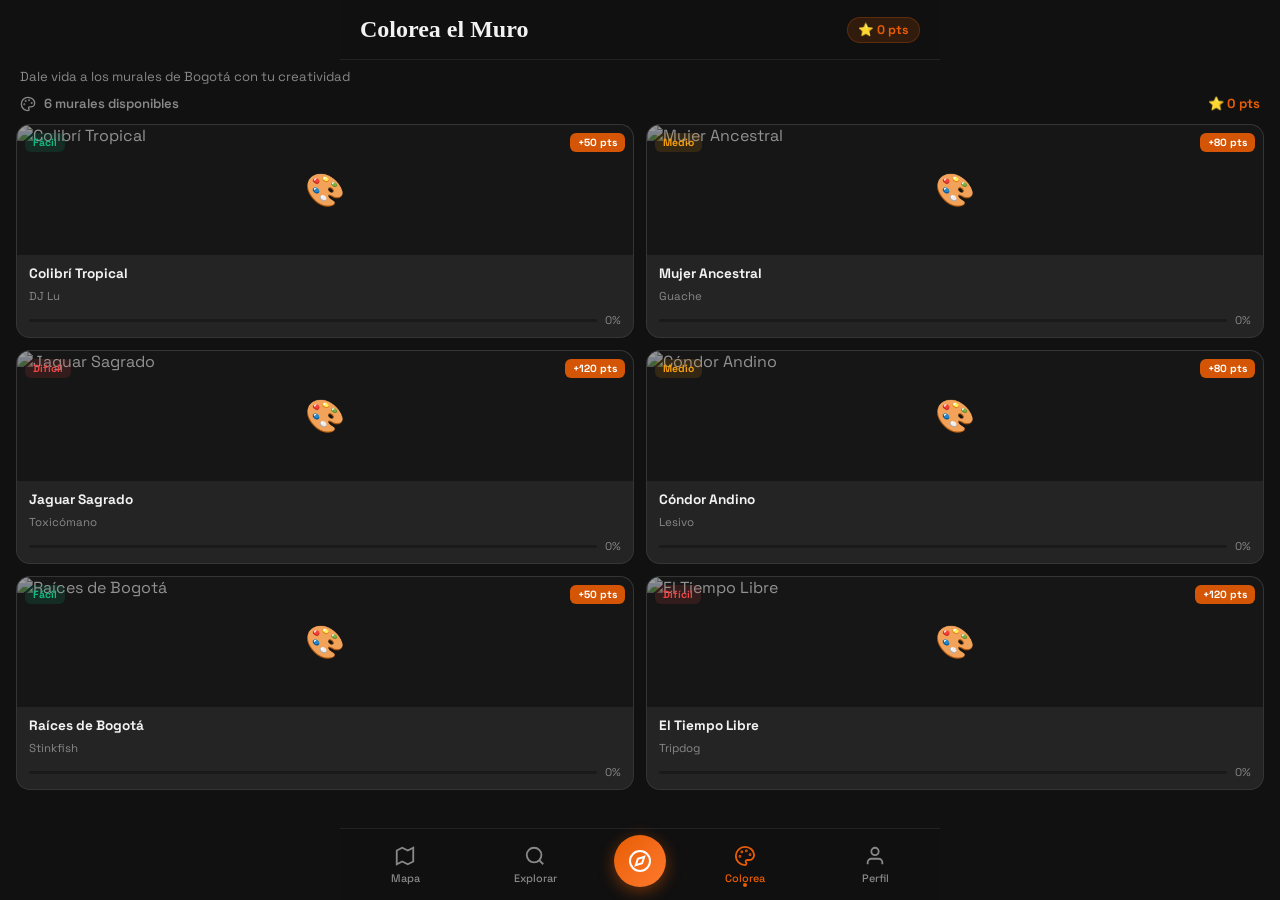
==== commit bcd119fa: "archivos" ====
--- a/colorea.html
+++ b/colorea.html
@@ -83,5 +83,173 @@
   </nav>
 
   <script src="app.js"></script>
+  <script>
+    const muralsColorea = [
+      { id:1, name:"Colibrí Tropical", artist:"DJ Lu", diff:"Fácil", pts:50, img:"https://images.unsplash.com/photo-1558618666-fcd25c85cd64?w=400&q=80", progress:0 },
+      { id:2, name:"Mujer Ancestral", artist:"Guache", diff:"Medio", pts:80, img:"https://images.unsplash.com/photo-1551196073-bf42d5f6e429?w=400&q=80", progress:0 },
+      { id:3, name:"Jaguar Sagrado", artist:"Toxicómano", diff:"Difícil", pts:120, img:"https://images.unsplash.com/photo-1578301978693-85fa9c0320b9?w=400&q=80", progress:0 },
+      { id:4, name:"Cóndor Andino", artist:"Lesivo", diff:"Medio", pts:80, img:"https://images.unsplash.com/photo-1506905925346-21bda4d32df4?w=400&q=80", progress:0 },
+      { id:5, name:"Raíces de Bogotá", artist:"Stinkfish", diff:"Fácil", pts:50, img:"https://images.unsplash.com/photo-1533174072545-7a4b6ad7a6c3?w=400&q=80", progress:0 },
+      { id:6, name:"El Tiempo Libre", artist:"Tripdog", diff:"Difícil", pts:120, img:"https://images.unsplash.com/photo-1541701494587-cb58502866ab?w=400&q=80", progress:0 },
+    ];
+
+    const diffColors = { Fácil:"#10B981", Medio:"#F59E0B", Difícil:"#EF4444" };
+    const palette = ["#E85D04","#06B6D4","#EF4444","#FBBF24","#10B981","#06B6D4","#8B5CF6","#F472B6","#06D6A0","#EC4899","#E85D04","#22C55E"];
+
+    let userPts = parseInt(localStorage.getItem('vdm_pts') || '0');
+    let currentMural = null;
+    let brushSize = 12;
+    let currentColor = "#E85D04";
+    let isDrawing = false;
+    let totalPixels = 0;
+    let paintedPixels = 0;
+
+    function updatePtsDisplay() {
+      document.getElementById('totalPts').textContent = userPts;
+      document.getElementById('headerPts').textContent = userPts;
+    }
+
+    function renderGrid() {
+      const saved = JSON.parse(localStorage.getItem('vdm_progress') || '{}');
+      const grid = document.getElementById('cologrid');
+      grid.innerHTML = muralsColorea.map(m => {
+        const prog = saved[m.id] || 0;
+        return `
+        <div class="colorea-card" onclick="openStencil(${m.id})">
+          <div class="colorea-card-img">
+            <img src="${m.img}" alt="${m.name}">
+            ${prog === 0 ? `<div class="colorea-card-overlay"><span class="colorea-start-icon">🎨</span></div>` : ''}
+          </div>
+          <div class="diff-badge" style="background:${diffColors[m.diff]}22;color:${diffColors[m.diff]}">${m.diff}</div>
+          <div class="pts-badge-card">+${m.pts} pts</div>
+          <div class="colorea-card-info">
+            <strong>${m.name}</strong>
+            <span>${m.artist}</span>
+          </div>
+          <div class="colorea-progress-row">
+            <div class="colorea-mini-bar"><div class="colorea-mini-fill" style="width:${prog}%"></div></div>
+            <span>${prog}%</span>
+          </div>
+        </div>`;
+      }).join('');
+    }
+
+    function openStencil(id) {
+      currentMural = muralsColorea.find(m => m.id === id);
+      document.getElementById('stencilTitle').textContent = currentMural.name;
+      document.getElementById('stencilPts').textContent = `+${currentMural.pts} pts`;
+      document.getElementById('stencilModal').classList.add('active');
+      document.getElementById('stencilBackdrop').classList.add('active');
+      setupCanvas();
+      renderPalette();
+      updateBrushPreview();
+    }
+
+    function closeStencil() {
+      document.getElementById('stencilModal').classList.remove('active');
+      document.getElementById('stencilBackdrop').classList.remove('active');
+      renderGrid();
+    }
+
+    function setupCanvas() {
+      const canvas = document.getElementById('stencilCanvas');
+      const ctx = canvas.getContext('2d');
+      const overlay = document.getElementById('stencilOverlay');
+      overlay.style.backgroundImage = `url(${currentMural.img})`;
+      ctx.clearRect(0, 0, canvas.width, canvas.height);
+      totalPixels = canvas.width * canvas.height;
+      paintedPixels = 0;
+      updateProgress();
+      setupDrawing(canvas, ctx);
+    }
+
+    function setupDrawing(canvas, ctx) {
+      const getPos = (e) => {
+        const r = canvas.getBoundingClientRect();
+        const clientX = e.touches ? e.touches[0].clientX : e.clientX;
+        const clientY = e.touches ? e.touches[0].clientY : e.clientY;
+        return { x: (clientX - r.left) * (canvas.width / r.width), y: (clientY - r.top) * (canvas.height / r.height) };
+      };
+
+      const draw = (e) => {
+        if (!isDrawing) return;
+        e.preventDefault();
+        const pos = getPos(e);
+        ctx.globalCompositeOperation = 'source-over';
+        ctx.globalAlpha = 0.85;
+        ctx.fillStyle = currentColor;
+        ctx.beginPath();
+        ctx.arc(pos.x, pos.y, brushSize, 0, Math.PI * 2);
+        ctx.fill();
+        estimateProgress(ctx, canvas);
+      };
+
+      canvas.onmousedown = canvas.ontouchstart = (e) => { isDrawing = true; draw(e); };
+      canvas.onmousemove = canvas.ontouchmove = draw;
+      canvas.onmouseup = canvas.ontouchend = () => { isDrawing = false; };
+      canvas.onmouseleave = () => { isDrawing = false; };
+    }
+
+    function estimateProgress(ctx, canvas) {
+      const imgData = ctx.getImageData(0, 0, canvas.width, canvas.height);
+      let painted = 0;
+      for (let i = 3; i < imgData.data.length; i += 4) {
+        if (imgData.data[i] > 10) painted++;
+      }
+      const pct = Math.min(Math.round((painted / (canvas.width * canvas.height)) * 400), 100);
+      updateProgress(pct);
+    }
+
+    function updateProgress(pct=0) {
+      document.getElementById('progressPct').textContent = pct + '%';
+      document.getElementById('progressFill').style.width = pct + '%';
+      
+      if (currentMural) {
+        const saved = JSON.parse(localStorage.getItem('vdm_progress') || '{}');
+        if (pct > (saved[currentMural.id] || 0)) {
+          const gained = Math.floor((pct - (saved[currentMural.id] || 0)) / 10) * Math.floor(currentMural.pts / 10);
+          userPts += gained;
+          localStorage.setItem('vdm_pts', userPts);
+          saved[currentMural.id] = pct;
+          localStorage.setItem('vdm_progress', JSON.stringify(saved));
+          updatePtsDisplay();
+        }
+      }
+    }
+
+    function resetCanvas() {
+      const canvas = document.getElementById('stencilCanvas');
+      canvas.getContext('2d').clearRect(0, 0, canvas.width, canvas.height);
+      updateProgress(0);
+    }
+
+    function renderPalette() {
+      const container = document.getElementById('colorPalette');
+      container.innerHTML = palette.map(c => `
+        <div class="color-swatch ${c===currentColor?'active':''}" style="background:${c}" onclick="selectColor('${c}', this)"></div>
+      `).join('');
+    }
+
+    function selectColor(color, el) {
+      currentColor = color;
+      document.querySelectorAll('.color-swatch').forEach(s => s.classList.remove('active'));
+      el.classList.add('active');
+      updateBrushPreview();
+    }
+
+    function changeBrush(delta) {
+      brushSize = Math.max(4, Math.min(40, brushSize + delta));
+      updateBrushPreview();
+    }
+
+    function updateBrushPreview() {
+      const prev = document.getElementById('brushPreview');
+      prev.style.width = prev.style.height = (brushSize * 2) + 'px';
+      prev.style.background = currentColor;
+    }
+
+    updatePtsDisplay();
+    renderGrid();
+  </script>
 </body>
 </html>
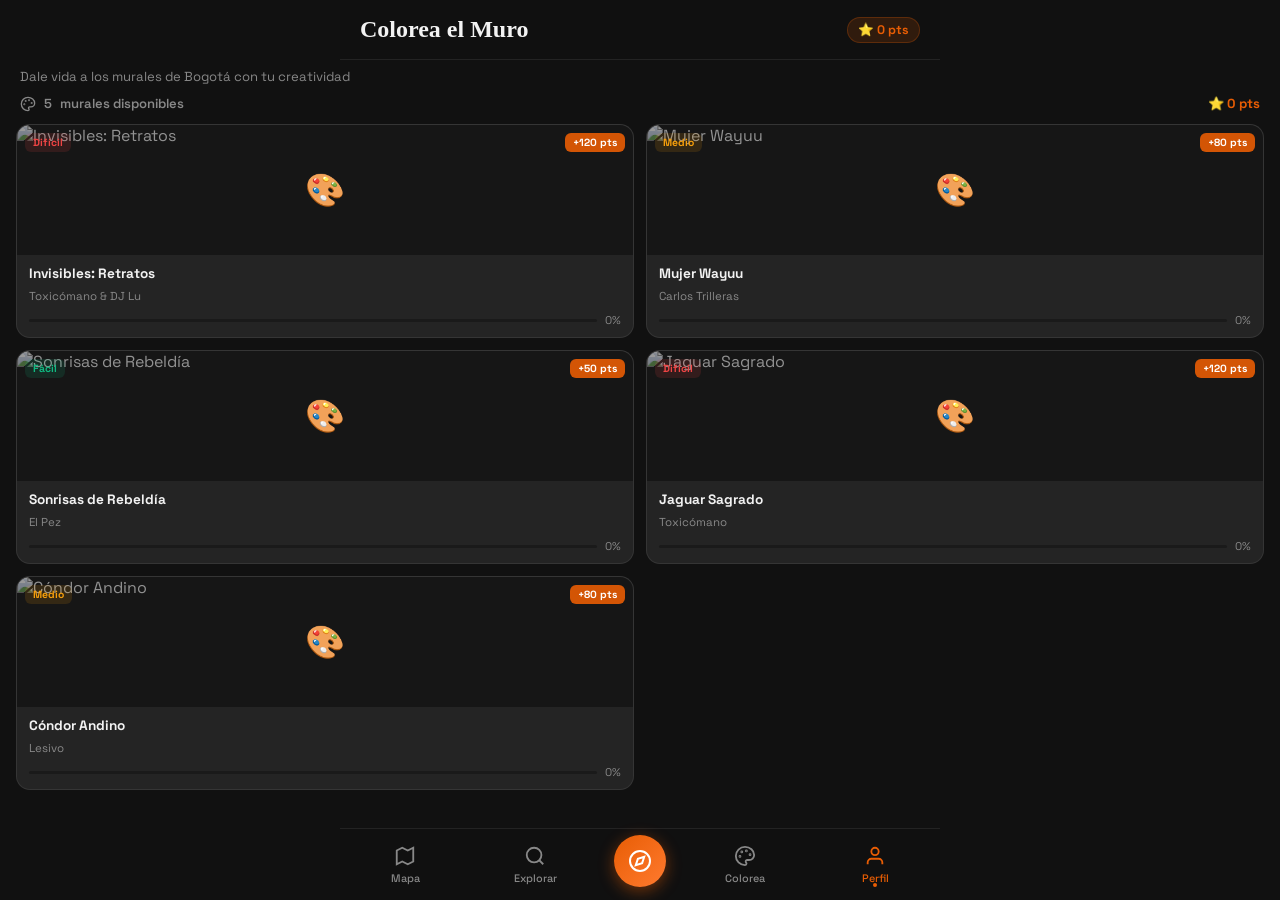
==== commit 677d2379: "se incluye informacion de ejemplos reales" ====
--- a/colorea.html
+++ b/colorea.html
@@ -17,22 +17,21 @@
   <div class="colorea-subtitle">Dale vida a los murales de Bogotá con tu creatividad</div>
   <div class="murals-available-header">
     <svg width="16" height="16" viewBox="0 0 24 24" fill="none" stroke="currentColor" stroke-width="2"><circle cx="13.5" cy="6.5" r=".5"/><circle cx="17.5" cy="10.5" r=".5"/><circle cx="8.5" cy="7.5" r=".5"/><circle cx="6.5" cy="12.5" r=".5"/><path d="M12 2C6.5 2 2 6.5 2 12s4.5 10 10 10c.926 0 1.648-.746 1.648-1.688 0-.437-.18-.835-.437-1.125-.29-.289-.438-.652-.438-1.125a1.64 1.64 0 0 1 1.668-1.668h1.996c3.051 0 5.555-2.503 5.555-5.554C21.965 6.012 17.461 2 12 2z"/></svg>
-    6 murales disponibles
+    <span id="muralCount">5</span> murales disponibles
     <span class="pts-display">⭐ <span id="headerPts">0</span> pts</span>
   </div>
 
   <div class="colorea-grid" id="cologrid"></div>
 
-  <!-- Stencil Modal -->
   <div class="stencil-modal" id="stencilModal">
     <div class="stencil-header">
       <button class="stencil-close" onclick="closeStencil()">✕</button>
-      <h3 class="marker-font" id="stencilTitle">Mujer Ancestral</h3>
+      <h3 class="marker-font" id="stencilTitle">Mural</h3>
       <button class="stencil-reset" onclick="resetCanvas()">↺</button>
     </div>
     <div class="stencil-progress-bar">
       <div class="stencil-progress-label">Progreso <span id="progressPct">0%</span></div>
-      <div class="stencil-pts-badge" id="stencilPts">+80 pts</div>
+      <div class="stencil-pts-badge" id="stencilPts">+0 pts</div>
     </div>
     <div class="progress-track"><div class="progress-fill" id="progressFill"></div></div>
     <div class="stencil-canvas-wrap">
@@ -40,25 +39,17 @@
       <div class="stencil-overlay-img" id="stencilOverlay"></div>
     </div>
     <div class="brush-row">
-      <div class="brush-label">
-        <svg width="16" height="16" viewBox="0 0 24 24" fill="none" stroke="currentColor" stroke-width="2"><path d="M12 19l7-7 3 3-7 7-3-3z"/><path d="M18 13l-1.5-7.5L2 2l3.5 14.5L13 18l5-5z"/></svg>
-        Pincel
-      </div>
+      <div class="brush-label">Pincel</div>
       <button class="brush-size-btn" onclick="changeBrush(-5)">–</button>
       <div class="brush-preview" id="brushPreview"></div>
       <button class="brush-size-btn" onclick="changeBrush(5)">+</button>
     </div>
-    <div class="palette-label">
-      <svg width="16" height="16" viewBox="0 0 24 24" fill="none" stroke="currentColor" stroke-width="2"><circle cx="13.5" cy="6.5" r=".5"/><circle cx="17.5" cy="10.5" r=".5"/><circle cx="8.5" cy="7.5" r=".5"/><circle cx="6.5" cy="12.5" r=".5"/><path d="M12 2C6.5 2 2 6.5 2 12s4.5 10 10 10c.926 0 1.648-.746 1.648-1.688 0-.437-.18-.835-.437-1.125-.29-.289-.438-.652-.438-1.125a1.64 1.64 0 0 1 1.668-1.668h1.996c3.051 0 5.555-2.503 5.555-5.554C21.965 6.012 17.461 2 12 2z"/></svg>
-      Paleta de Colores
-    </div>
     <div class="color-palette" id="colorPalette"></div>
   </div>
   <div class="stencil-backdrop" id="stencilBackdrop" onclick="closeStencil()"></div>
 
-  <!-- Navbar -->
   <nav class="bottom-nav">
-    <a href="mapa.html" class="nav-item">
+  <a href="mapa.html" class="nav-item">
       <svg width="22" height="22" viewBox="0 0 24 24" fill="none" stroke="currentColor" stroke-width="2"><polygon points="3 6 9 3 15 6 21 3 21 18 15 21 9 18 3 21"/></svg>
       <span>Mapa</span>
     </a>
@@ -71,38 +62,35 @@
         <svg width="24" height="24" viewBox="0 0 24 24" fill="none" stroke="white" stroke-width="2"><circle cx="12" cy="12" r="10"/><polygon points="16.24 7.76 14.12 14.12 7.76 16.24 9.88 9.88 16.24 7.76"/></svg>
       </div>
     </a>
-    <a href="colorea.html" class="nav-item active">
+    <a href="colorea.html" class="nav-item">
       <svg width="22" height="22" viewBox="0 0 24 24" fill="none" stroke="currentColor" stroke-width="2"><circle cx="13.5" cy="6.5" r=".5"/><circle cx="17.5" cy="10.5" r=".5"/><circle cx="8.5" cy="7.5" r=".5"/><circle cx="6.5" cy="12.5" r=".5"/><path d="M12 2C6.5 2 2 6.5 2 12s4.5 10 10 10c.926 0 1.648-.746 1.648-1.688 0-.437-.18-.835-.437-1.125-.29-.289-.438-.652-.438-1.125a1.64 1.64 0 0 1 1.668-1.668h1.996c3.051 0 5.555-2.503 5.555-5.554C21.965 6.012 17.461 2 12 2z"/></svg>
       <span>Colorea</span>
-      <div class="nav-dot"></div>
-    </a>
-    <a href="perfil.html" class="nav-item">
+    </a>
+    <a href="perfil.html" class="nav-item active">
       <svg width="22" height="22" viewBox="0 0 24 24" fill="none" stroke="currentColor" stroke-width="2"><path d="M20 21v-2a4 4 0 0 0-4-4H8a4 4 0 0 0-4 4v2"/><circle cx="12" cy="7" r="4"/></svg>
       <span>Perfil</span>
+      <div class="nav-dot"></div>
     </a>
   </nav>
 
-  <script src="app.js"></script>
   <script>
+    // DATOS ACTUALIZADOS CON TUS OBRAS REALES
     const muralsColorea = [
-      { id:1, name:"Colibrí Tropical", artist:"DJ Lu", diff:"Fácil", pts:50, img:"https://images.unsplash.com/photo-1558618666-fcd25c85cd64?w=400&q=80", progress:0 },
-      { id:2, name:"Mujer Ancestral", artist:"Guache", diff:"Medio", pts:80, img:"https://images.unsplash.com/photo-1551196073-bf42d5f6e429?w=400&q=80", progress:0 },
-      { id:3, name:"Jaguar Sagrado", artist:"Toxicómano", diff:"Difícil", pts:120, img:"https://images.unsplash.com/photo-1578301978693-85fa9c0320b9?w=400&q=80", progress:0 },
-      { id:4, name:"Cóndor Andino", artist:"Lesivo", diff:"Medio", pts:80, img:"https://images.unsplash.com/photo-1506905925346-21bda4d32df4?w=400&q=80", progress:0 },
-      { id:5, name:"Raíces de Bogotá", artist:"Stinkfish", diff:"Fácil", pts:50, img:"https://images.unsplash.com/photo-1533174072545-7a4b6ad7a6c3?w=400&q=80", progress:0 },
-      { id:6, name:"El Tiempo Libre", artist:"Tripdog", diff:"Difícil", pts:120, img:"https://images.unsplash.com/photo-1541701494587-cb58502866ab?w=400&q=80", progress:0 },
+      { id:1, name:"Invisibles: Retratos", artist:"Toxicómano & DJ Lu", diff:"Difícil", pts:120, img:"img/mural-sin-hogar.jpg" },
+      { id:2, name:"Mujer Wayuu", artist:"Carlos Trilleras", diff:"Medio", pts:80, img:"img/mujer-wayuu.jpg" },
+      { id:3, name:"Sonrisas de Rebeldía", artist:"El Pez", diff:"Fácil", pts:50, img:"img/peces-sonrientes.jpg" },
+      { id:4, name:"Jaguar Sagrado", artist:"Toxicómano", diff:"Difícil", pts:120, img:"https://picsum.photos/id/104/400/400" },
+      { id:5, name:"Cóndor Andino", artist:"Lesivo", diff:"Medio", pts:80, img:"https://picsum.photos/id/105/400/400" }
     ];
 
-    const diffColors = { Fácil:"#10B981", Medio:"#F59E0B", Difícil:"#EF4444" };
-    const palette = ["#E85D04","#06B6D4","#EF4444","#FBBF24","#10B981","#06B6D4","#8B5CF6","#F472B6","#06D6A0","#EC4899","#E85D04","#22C55E"];
+    const diffColors = { "Fácil":"#10B981", "Medio":"#F59E0B", "Difícil":"#EF4444" };
+    const palette = ["#E85D04","#06B6D4","#EF4444","#FBBF24","#10B981","#8B5CF6","#F472B6","#22C55E","#000000","#FFFFFF"];
 
     let userPts = parseInt(localStorage.getItem('vdm_pts') || '0');
     let currentMural = null;
     let brushSize = 12;
     let currentColor = "#E85D04";
     let isDrawing = false;
-    let totalPixels = 0;
-    let paintedPixels = 0;
 
     function updatePtsDisplay() {
       document.getElementById('totalPts').textContent = userPts;
@@ -157,9 +145,7 @@
       const overlay = document.getElementById('stencilOverlay');
       overlay.style.backgroundImage = `url(${currentMural.img})`;
       ctx.clearRect(0, 0, canvas.width, canvas.height);
-      totalPixels = canvas.width * canvas.height;
-      paintedPixels = 0;
-      updateProgress();
+      updateProgress(0);
       setupDrawing(canvas, ctx);
     }
 
@@ -168,15 +154,17 @@
         const r = canvas.getBoundingClientRect();
         const clientX = e.touches ? e.touches[0].clientX : e.clientX;
         const clientY = e.touches ? e.touches[0].clientY : e.clientY;
-        return { x: (clientX - r.left) * (canvas.width / r.width), y: (clientY - r.top) * (canvas.height / r.height) };
+        return { 
+          x: (clientX - r.left) * (canvas.width / r.width), 
+          y: (clientY - r.top) * (canvas.height / r.height) 
+        };
       };
 
       const draw = (e) => {
         if (!isDrawing) return;
         e.preventDefault();
         const pos = getPos(e);
-        ctx.globalCompositeOperation = 'source-over';
-        ctx.globalAlpha = 0.85;
+        ctx.globalAlpha = 0.6;
         ctx.fillStyle = currentColor;
         ctx.beginPath();
         ctx.arc(pos.x, pos.y, brushSize, 0, Math.PI * 2);
@@ -187,7 +175,6 @@
       canvas.onmousedown = canvas.ontouchstart = (e) => { isDrawing = true; draw(e); };
       canvas.onmousemove = canvas.ontouchmove = draw;
       canvas.onmouseup = canvas.ontouchend = () => { isDrawing = false; };
-      canvas.onmouseleave = () => { isDrawing = false; };
     }
 
     function estimateProgress(ctx, canvas) {
@@ -196,7 +183,8 @@
       for (let i = 3; i < imgData.data.length; i += 4) {
         if (imgData.data[i] > 10) painted++;
       }
-      const pct = Math.min(Math.round((painted / (canvas.width * canvas.height)) * 400), 100);
+      // Cálculo aproximado de cobertura
+      const pct = Math.min(Math.round((painted / (canvas.width * canvas.height)) * 250), 100);
       updateProgress(pct);
     }
 
@@ -207,12 +195,14 @@
       if (currentMural) {
         const saved = JSON.parse(localStorage.getItem('vdm_progress') || '{}');
         if (pct > (saved[currentMural.id] || 0)) {
-          const gained = Math.floor((pct - (saved[currentMural.id] || 0)) / 10) * Math.floor(currentMural.pts / 10);
-          userPts += gained;
-          localStorage.setItem('vdm_pts', userPts);
-          saved[currentMural.id] = pct;
-          localStorage.setItem('vdm_progress', JSON.stringify(saved));
-          updatePtsDisplay();
+          const diff = pct - (saved[currentMural.id] || 0);
+          if (diff >= 5) { 
+            userPts += Math.floor(currentMural.pts * 0.05);
+            localStorage.setItem('vdm_pts', userPts);
+            saved[currentMural.id] = pct;
+            localStorage.setItem('vdm_progress', JSON.stringify(saved));
+            updatePtsDisplay();
+          }
         }
       }
     }
@@ -252,4 +242,4 @@
     renderGrid();
   </script>
 </body>
-</html>
+</html>
--- a/style.css
+++ b/style.css
@@ -25,6 +25,11 @@
 *, *::before, *::after { box-sizing: border-box; margin: 0; padding: 0; }
 
 html { font-size: 16px; }
+html, body {
+  height: 100%;
+  margin: 0;
+  padding: 0;
+}
 
 body {
   font-family: 'Space Grotesk', sans-serif;
@@ -53,7 +58,13 @@
 /* ==========================================
    LOGIN PAGE
    ========================================== */
-.login-page { display: flex; align-items: center; justify-content: center; min-height: 100dvh; position: relative; }
+.login-page { 
+  display: flex; 
+  align-items: center; 
+  justify-content: center; 
+  min-height: 100dvh; 
+  position: relative; 
+}
 
 .login-bg {
   position: fixed; inset: 0; z-index: 0;
@@ -75,160 +86,254 @@
   padding: 40px 32px;
   text-align: center;
   box-shadow: 0 32px 80px rgba(0,0,0,0.6);
-}
-
-.app-logo { margin-bottom: 16px; display: flex; justify-content: center; }
-.logo-icon {
-  width: 56px; height: 56px;
-  background: linear-gradient(135deg, #E85D04, #FF7A2F);
-  border-radius: 16px;
-  display: flex; align-items: center; justify-content: center;
-  box-shadow: 0 8px 24px rgba(232,93,4,0.4);
-}
-.logo-icon svg { width: 36px; height: 36px; }
-
+  animation: slideUp 0.5s ease;
+}
+
+/* NUEVO ESTILO PARA TU LOGO */
+.app-logo { 
+  margin-bottom: 20px; 
+  display: flex; 
+  justify-content: center; 
+}
+
+.main-logo {
+  width: 90px; /* Ajusta el tamaño de tu imagen aquí */
+  height: auto;
+  filter: drop-shadow(0 0 15px rgba(232, 93, 4, 0.4)); /* Brillo sutil naranja */
+}
+
+/* TÍTULO PRINCIPAL */
 .app-title {
   font-family: 'Permanent Marker', cursive;
-  font-size: 2.4rem;
-  line-height: 1.1;
-  margin-bottom: 8px;
-  background: linear-gradient(135deg, #fff 0%, #E85D04 100%);
+  font-size: 2.8rem; /* Un poco más grande para que impacte */
+  line-height: 1;
+  margin-bottom: 12px;
+  background: linear-gradient(135deg, #fff 30%, var(--accent) 100%);
   -webkit-background-clip: text;
   -webkit-text-fill-color: transparent;
-}
-
-.app-tagline {
-  font-size: 0.7rem;
-  letter-spacing: 0.3em;
-  color: var(--accent);
-  margin-bottom: 16px;
+  text-transform: uppercase;
+  letter-spacing: -1px;
+}
+
+/* DESCRIPCIÓN Y SLOGAN */
+.app-description { 
+  color: var(--text-dim); 
+  font-size: 1rem; 
+  line-height: 1.5; 
+  margin-bottom: 32px; 
+}
+
+.app-description strong {
+  color: var(--accent); /* Resalta "alma social" en naranja */
   font-weight: 600;
-}
-
-.app-description { color: var(--text-dim); font-size: 0.9rem; line-height: 1.5; margin-bottom: 32px; }
-
-.login-buttons { display: flex; flex-direction: column; gap: 12px; }
+  display: block;
+  margin-top: 5px;
+}
+
+/* BOTONES DE LOGIN */
+.login-buttons { display: flex; flex-direction: column; gap: 14px; }
 
 .btn {
-  display: flex; align-items: center; justify-content: center; gap: 10px;
-  padding: 14px 20px;
-  border-radius: 12px;
-  font-size: 0.95rem;
+  display: flex; align-items: center; justify-content: center; gap: 12px;
+  padding: 16px 20px;
+  border-radius: 14px;
+  font-size: 1rem;
   font-weight: 600;
-  transition: all 0.2s;
+  transition: all 0.2s cubic-bezier(0.4, 0, 0.2, 1);
   font-family: 'Space Grotesk', sans-serif;
 }
-.btn:active { transform: scale(0.97); }
-
-.btn-google  { background: #E85D04; color: white; box-shadow: 0 4px 16px rgba(232,93,4,0.35); }
-.btn-google:hover { background: #FF7A2F; }
+
+.btn:hover { transform: translateY(-2px); }
+.btn:active { transform: scale(0.98); }
+
+.btn-google  { background: var(--accent); color: white; box-shadow: 0 8px 20px rgba(232,93,4,0.3); }
+.btn-google:hover { background: var(--accent2); box-shadow: 0 10px 25px rgba(232,93,4,0.4); }
+
 .btn-facebook { background: #1877F2; color: white; }
-.btn-facebook:hover { background: #2d8bf4; }
-.btn-email   { background: var(--bg3); color: var(--text); border: 1px solid var(--border); }
-.btn-email:hover { background: var(--bg2); }
-
-.terms-text { margin-top: 20px; font-size: 0.75rem; color: var(--text-dim); }
-.terms-text a { color: var(--accent); }
+.btn-email    { background: var(--bg3); color: var(--text); border: 1px solid var(--border); }
+
+.terms-text { margin-top: 24px; font-size: 0.8rem; color: var(--text-dim); }
+.terms-text a { color: var(--accent); font-weight: 600; }
 
 /* ==========================================
    ONBOARDING PAGE
    ========================================== */
-.onboarding-page { display: flex; align-items: center; justify-content: center; min-height: 100dvh; position: relative; }
-
-.onboarding-container { position: relative; z-index: 10; width: 100%; max-width: 420px; padding: 24px; }
+
+.onboarding-page { 
+    display: flex; 
+    align-items: center;      
+    justify-content: center;   
+    min-height: 100vh;        
+    width: 100%;
+    margin: 0;
+    padding: 0;
+    position: relative; 
+    background: var(--bg);    
+    overflow: hidden;         
+}
+
+.onboarding-container { 
+  z-index: 10; 
+  width: 100%; 
+  max-width: 420px;        
+  padding: 24px; 
+  box-sizing: border-box;   
+}
 
 .onboarding-card {
-  background: rgba(20,20,20,0.88);
-  backdrop-filter: blur(24px);
-  border: 1px solid var(--border);
-  border-radius: 24px;
-  padding: 36px 28px;
-  box-shadow: 0 32px 80px rgba(0,0,0,0.6);
+    background: rgba(20,20,20,0.88);
+    backdrop-filter: blur(24px);
+    border: 1px solid var(--border);
+    border-radius: 24px;
+    padding: 36px 28px;
+    box-shadow: 0 32px 80px rgba(0,0,0,0.6);
+    text-align: center;    
+    width: 100%;
+    margin: auto;
 }
 
 .onboarding-title {
-  font-family: 'Permanent Marker', cursive;
-  font-size: 2rem;
-  margin-bottom: 8px;
-  color: var(--text);
-}
-
-.onboarding-subtitle { color: var(--text-dim); font-size: 0.88rem; margin-bottom: 28px; }
-
-.interest-options { display: flex; flex-direction: column; gap: 12px; margin-bottom: 28px; }
+    font-family: 'Permanent Marker', cursive;
+    font-size: 2rem;
+    margin-bottom: 8px;
+    color: var(--text);
+}
+
+.onboarding-subtitle { 
+    color: var(--text-dim); 
+    font-size: 0.88rem; 
+    margin-bottom: 28px; 
+    display: block;
+}
+
+.interest-options { 
+    display: flex; 
+    flex-direction: column; 
+    gap: 12px; 
+    margin-bottom: 28px; 
+}
 
 .interest-card {
-  display: flex; align-items: center; gap: 16px;
-  background: var(--bg3);
-  border: 1.5px solid var(--border);
-  border-radius: var(--radius);
-  padding: 18px 16px;
-  cursor: pointer;
-  transition: all 0.2s;
-  position: relative;
-}
-
-.interest-card:hover { border-color: rgba(232,93,4,0.4); background: rgba(232,93,4,0.05); }
+    display: flex; 
+    align-items: center; 
+    gap: 16px;
+    background: var(--bg3);
+    border: 1.5px solid var(--border);
+    border-radius: var(--radius);
+    padding: 18px 16px;
+    cursor: pointer;
+    transition: all 0.2s;
+    position: relative;
+    text-align: left;
+}
+
+.interest-card:hover { 
+    border-color: rgba(232,93,4,0.4); 
+    background: rgba(232,93,4,0.05); 
+}
 
 .interest-card.selected {
-  border-color: var(--accent);
-  background: rgba(232,93,4,0.08);
+    border-color: var(--accent);
+    background: rgba(232,93,4,0.08);
 }
 
 .interest-card.selected[data-color="#10B981"] { border-color: #10B981; background: rgba(16,185,129,0.08); }
 .interest-card.selected[data-color="#06B6D4"] { border-color: #06B6D4; background: rgba(6,182,212,0.08); }
 
 .interest-icon {
-  width: 44px; height: 44px;
-  background: var(--bg2);
-  border-radius: 10px;
-  display: flex; align-items: center; justify-content: center;
-  color: var(--text-dim);
-  flex-shrink: 0;
-}
-
-.interest-card.selected .interest-icon { color: var(--accent); background: rgba(232,93,4,0.15); }
-.interest-card.selected[data-color="#10B981"] .interest-icon { color: #10B981; background: rgba(16,185,129,0.15); }
-.interest-card.selected[data-color="#06B6D4"] .interest-icon { color: #06B6D4; background: rgba(6,182,212,0.15); }
-
-.interest-info h3 { font-size: 1rem; font-weight: 600; margin-bottom: 2px; }
-.interest-info p  { font-size: 0.78rem; color: var(--text-dim); }
+    width: 44px; 
+    height: 44px;
+    background: var(--bg2);
+    border-radius: 10px;
+    display: flex; 
+    align-items: center; 
+    justify-content: center;
+    color: var(--text-dim);
+    flex-shrink: 0;
+}
+
+.interest-icon svg { display: none; }
+
+.interest-card[data-interest="historia"] .interest-icon::before {
+    content: "🕊️"; 
+    font-size: 1.5rem;
+}
+
+.interest-card[data-interest="arte"] .interest-icon::before {
+    content: "🌱"; 
+    font-size: 1.5rem;
+}
+
+.interest-card[data-interest="fotografia"] .interest-icon::before {
+    content: "🏘️"; 
+    font-size: 1.5rem;
+}
+
+.interest-card.selected .interest-icon { background: rgba(232,93,4,0.15); }
+.interest-card.selected[data-color="#10B981"] .interest-icon { background: rgba(16,185,129,0.15); }
+.interest-card.selected[data-color="#06B6D4"] .interest-icon { background: rgba(6,182,212,0.15); }
+
+.interest-info h3 { 
+    font-size: 1rem; 
+    font-weight: 600; 
+    margin-bottom: 2px; 
+    color: var(--text);
+}
+
+.interest-info p { 
+    font-size: 0.78rem; 
+    color: var(--text-dim); 
+    margin: 0;
+    line-height: 1.3;
+}
 
 .interest-check {
-  margin-left: auto;
-  width: 22px; height: 22px;
-  border: 1.5px solid var(--border);
-  border-radius: 50%;
-  display: flex; align-items: center; justify-content: center;
-  color: transparent;
-  transition: all 0.2s;
+    margin-left: auto;
+    width: 22px; 
+    height: 22px;
+    border: 1.5px solid var(--border);
+    border-radius: 50%;
+    display: flex; 
+    align-items: center; 
+    justify-content: center;
+    color: transparent;
+    transition: all 0.2s;
 }
 
 .interest-card.selected .interest-check {
-  background: var(--accent);
-  border-color: var(--accent);
-  color: white;
+    background: var(--accent);
+    border-color: var(--accent);
+    color: white;
 }
 
 .interest-card.selected[data-color="#10B981"] .interest-check { background: #10B981; border-color: #10B981; }
 .interest-card.selected[data-color="#06B6D4"] .interest-check { background: #06B6D4; border-color: #06B6D4; }
 
 .btn-comenzar {
-  width: 100%;
-  display: flex; align-items: center; justify-content: center; gap: 10px;
-  background: linear-gradient(135deg, #E85D04, #FF7A2F);
-  color: white;
-  padding: 16px;
-  border-radius: 14px;
-  font-size: 1rem;
-  font-weight: 700;
-  font-family: 'Space Grotesk', sans-serif;
-  transition: all 0.2s;
-  opacity: 0.5;
-  pointer-events: none;
-  box-shadow: 0 4px 20px rgba(232,93,4,0.3);
-}
-.btn-comenzar:hover { transform: translateY(-1px); box-shadow: 0 8px 28px rgba(232,93,4,0.45); }
+    width: 100%;
+    display: flex; 
+    align-items: center; 
+    justify-content: center; 
+    gap: 10px;
+    background: linear-gradient(135deg, #E85D04, #FF7A2F);
+    color: white;
+    padding: 16px;
+    border-radius: 14px;
+    font-size: 1rem;
+    font-weight: 700;
+    font-family: 'Space Grotesk', sans-serif;
+    transition: all 0.2s;
+    opacity: 0.5;
+    pointer-events: none;
+    box-shadow: 0 4px 20px rgba(232,93,4,0.3);
+    border: none;
+    cursor: pointer;
+}
+
+.btn-comenzar:hover { 
+    transform: translateY(-1px); 
+    box-shadow: 0 8px 28px rgba(232,93,4,0.45); 
+}
 
 /* ==========================================
    APP LAYOUT
@@ -313,109 +418,193 @@
 /* ==========================================
    MAPA PAGE
    ========================================== */
-.search-bar-container { padding: 12px 16px 0; position: relative; z-index: 50; }
+.search-bar-container { 
+    padding: 12px 16px 0; 
+    position: relative; 
+    z-index: 50; 
+}
 
 .search-bar {
-  display: flex; align-items: center; gap: 10px;
-  background: var(--bg3);
-  border: 1px solid var(--border);
-  border-radius: 12px;
-  padding: 12px 16px;
-}
-.search-bar input { background: none; border: none; outline: none; color: var(--text); font-size: 0.9rem; width: 100%; font-family: inherit; }
-.search-bar svg { color: var(--text-dim); flex-shrink: 0; }
+    display: flex; 
+    align-items: center; 
+    gap: 10px;
+    background: var(--bg3);
+    border: 1px solid var(--border);
+    border-radius: 12px;
+    padding: 12px 16px;
+}
+
+.search-bar input { 
+    background: none; 
+    border: none; 
+    outline: none; 
+    color: var(--text); 
+    font-size: 0.9rem; 
+    width: 100%; 
+    font-family: inherit; 
+}
+
+.search-bar svg { 
+    color: var(--text-dim); 
+    flex-shrink: 0; 
+}
 
 .filter-chips {
-  display: flex; gap: 8px;
-  padding: 10px 16px;
-  overflow-x: auto;
-  scrollbar-width: none;
-  position: relative; z-index: 50;
+    display: flex; 
+    gap: 8px;
+    padding: 10px 16px;
+    overflow-x: auto;
+    scrollbar-width: none;
+    position: relative; 
+    z-index: 50;
 }
 
 .chip {
-  flex-shrink: 0;
-  padding: 6px 14px;
-  border-radius: 20px;
-  font-size: 0.78rem;
-  font-weight: 600;
-  background: var(--bg3);
-  border: 1.5px solid var(--border);
-  color: var(--text-dim);
-  cursor: pointer;
-  transition: all 0.2s;
+    flex-shrink: 0;
+    padding: 6px 14px;
+    border-radius: 20px;
+    font-size: 0.78rem;
+    font-weight: 600;
+    background: var(--bg3);
+    border: 1.5px solid var(--border);
+    color: var(--text-dim);
+    cursor: pointer;
+    transition: all 0.2s;
 }
 
 .chip.active {
-  background: color-mix(in srgb, var(--chip-color) 15%, transparent);
-  border-color: var(--chip-color);
-  color: var(--chip-color);
+    background: color-mix(in srgb, var(--chip-color) 15%, transparent);
+    border-color: var(--chip-color);
+    color: var(--chip-color);
 }
 
 #map {
-  height: calc(100dvh - var(--header-h) - var(--nav-h) - 160px);
-  min-height: 240px;
-  position: relative;
-  z-index: 10;
-}
-
-.leaflet-container { background: #1a1a2e !important; }
-
-.map-pin {
-  width: 40px; height: 48px;
-  border-radius: 50% 50% 50% 0;
-  transform: rotate(-45deg);
-  display: flex; align-items: center; justify-content: center;
-  box-shadow: 0 4px 12px rgba(0,0,0,0.5);
-  border: 2px solid rgba(255,255,255,0.2);
-}
-
-.map-pin span {
-  transform: rotate(45deg);
-  font-size: 18px;
+    height: calc(100dvh - var(--header-h) - var(--nav-h) - 160px);
+    min-height: 240px;
+    position: relative;
+    z-index: 10;
+}
+
+.leaflet-container { 
+    background: #111 !important; 
+}
+
+.vdm-mural-pin {
+    width: 40px;
+    height: 40px;
+    border-radius: 50% 50% 50% 0;
+    transform: rotate(-45deg);
+    display: flex;
+    align-items: center;
+    justify-content: center;
+    box-shadow: 0 4px 12px rgba(0,0,0,0.5);
+    border: 2px solid rgba(255,255,255,0.2);
+    cursor: pointer;
+    transition: transform 0.2s ease;
+}
+
+.vdm-mural-pin:hover {
+    transform: rotate(-45deg) scale(1.1);
+}
+
+.vdm-pin-photo-circle {
+    width: 28px;
+    height: 28px;
+    border-radius: 50%;
+    overflow: hidden;
+    background: #000;
+    transform: rotate(45deg); /* Endereza la foto */
+    border: 2px solid rgba(255,255,255,0.8);
+}
+
+.vdm-pin-photo-circle img {
+    width: 100%;
+    height: 100%;
+    object-fit: cover;
 }
 
 .bottom-drawer {
-  background: var(--bg2);
-  border-top: 1px solid var(--border);
-  padding: 12px 16px;
-  border-radius: 20px 20px 0 0;
-  position: relative;
-  z-index: 50;
+    background: var(--bg2);
+    border-top: 1px solid var(--border);
+    padding: 12px 16px;
+    border-radius: 20px 20px 0 0;
+    position: relative;
+    z-index: 50;
+    max-height: 120px;
 }
 
 .drawer-handle {
-  width: 36px; height: 4px;
-  background: var(--border);
-  border-radius: 2px;
-  margin: 0 auto 12px;
+    width: 36px; 
+    height: 4px;
+    background: var(--border);
+    border-radius: 2px;
+    margin: 0 auto 12px;
 }
 
 .murals-nearby-header {
-  display: flex; align-items: center; gap: 8px;
-  color: var(--text-dim); font-size: 0.85rem; font-weight: 600;
-  margin-bottom: 8px;
-  cursor: pointer;
-}
+    display: flex; 
+    align-items: center; 
+    gap: 8px;
+    color: var(--text-dim); 
+    font-size: 0.85rem; 
+    font-weight: 600;
+    margin-bottom: 8px;
+    cursor: pointer;
+}
+
 .murals-nearby-header svg { color: var(--accent); }
 .murals-nearby-header .chevron { margin-left: auto; }
-.pts-display { margin-left: auto; color: var(--accent); font-weight: 700; }
-
-.murals-list { display: flex; flex-direction: column; gap: 2px; }
+
+.murals-list { 
+    display: flex;
+    flex-direction: column;
+    gap: 10px;
+    padding-bottom: 80px; 
+    max-height: 50vh;
+    overflow-y: auto;
+}
 
 .mural-list-item {
-  display: flex; align-items: center; gap: 12px;
-  padding: 10px 8px;
-  border-radius: 10px;
-  transition: background 0.15s;
-}
-.mural-list-item:hover { background: var(--bg3); }
-.mural-list-dot { width: 10px; height: 10px; border-radius: 50%; flex-shrink: 0; }
+    display: flex; 
+    align-items: center; 
+    gap: 12px;
+    padding: 10px 8px;
+    border-radius: 12px;
+    transition: background 0.15s;
+    text-decoration: none;
+    color: inherit;
+}
+
+.mural-list-item:hover { 
+    background: var(--bg3); 
+}
+
+.mural-list-thumb { 
+    width: 44px; 
+    height: 44px; 
+    border-radius: 8px; 
+    overflow: hidden; 
+    flex-shrink: 0; 
+}
+
+.mural-list-thumb img { 
+    width: 100%; 
+    height: 100%; 
+    object-fit: cover; 
+}
+
 .mural-list-info { flex: 1; }
-.mural-list-info strong { display: block; font-size: 0.88rem; margin-bottom: 2px; }
+.mural-list-info strong { display: block; font-size: 0.88rem; margin-bottom: 2px; color: var(--text); }
 .mural-list-info span { font-size: 0.74rem; color: var(--text-dim); }
-.mural-list-item svg { color: var(--text-dim); }
-
+
+.category-tag {
+    font-size: 0.65rem;
+    padding: 2px 8px;
+    border-radius: 8px;
+    font-weight: 700;
+    text-transform: uppercase;
+    letter-spacing: 0.5px;
+}
 /* ==========================================
    DETAIL PAGE
    ========================================== */
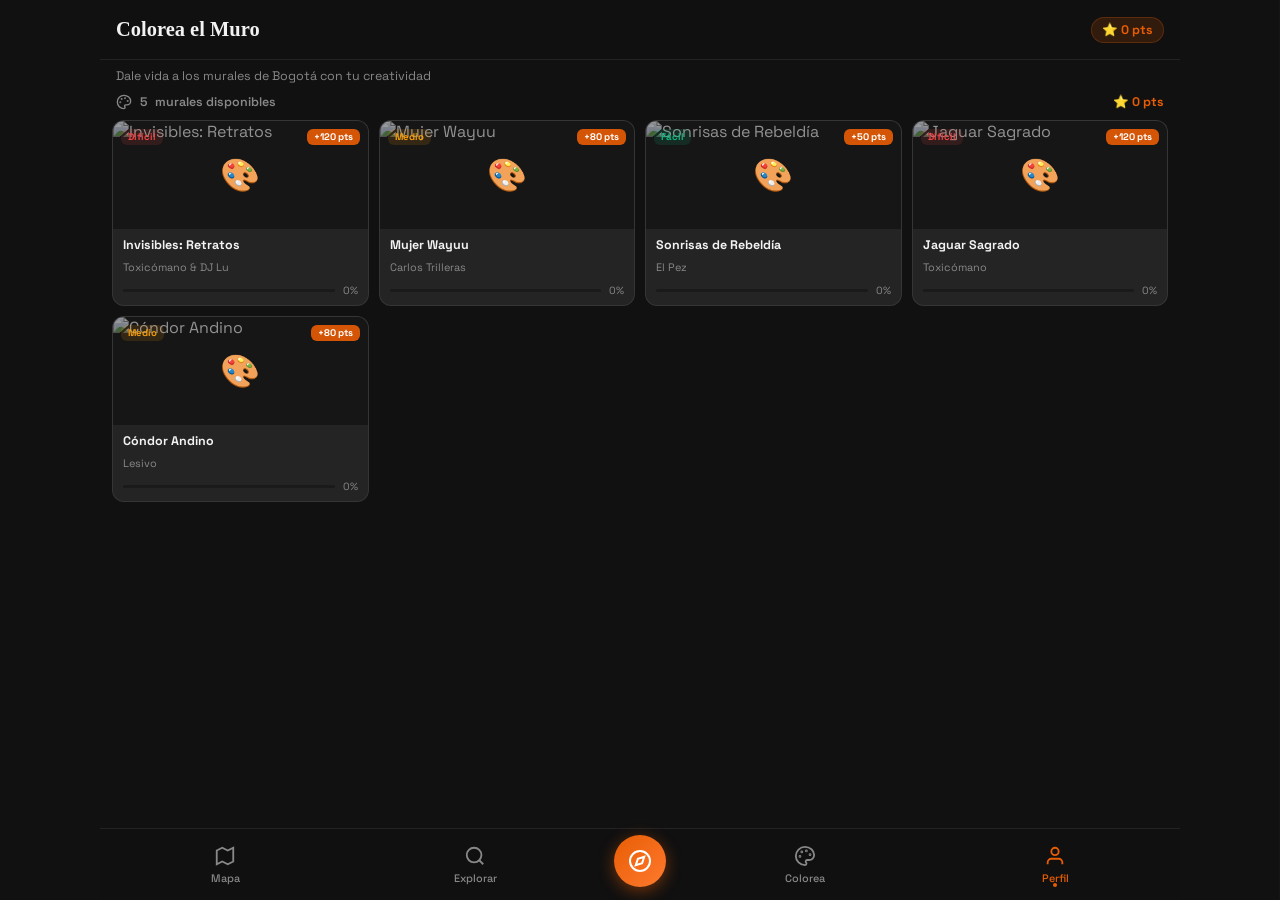
==== commit 9c66d5b8: "agregar login y registrarse" ====
--- a/colorea.html
+++ b/colorea.html
@@ -7,7 +7,7 @@
   <link rel="stylesheet" href="style.css">
   <link href="https://fonts.googleapis.com/css2?family=Permanent+Marker&family=Space+Grotesk:wght@300;400;500;600;700&family=Syne:wght@400;700;800&display=swap" rel="stylesheet">
 </head>
-<body class="app-page">
+<body class="app-page colorea-page">
 
   <header class="app-header">
     <h1 class="screen-title marker-font">Colorea el Muro</h1>
@@ -38,13 +38,16 @@
       <canvas id="stencilCanvas" width="340" height="280"></canvas>
       <div class="stencil-overlay-img" id="stencilOverlay"></div>
     </div>
-    <div class="brush-row">
-      <div class="brush-label">Pincel</div>
-      <button class="brush-size-btn" onclick="changeBrush(-5)">–</button>
-      <div class="brush-preview" id="brushPreview"></div>
-      <button class="brush-size-btn" onclick="changeBrush(5)">+</button>
-    </div>
-    <div class="color-palette" id="colorPalette"></div>
+    <div class="stencil-controls">
+      <div class="brush-row">
+        <div class="brush-label">Pincel</div>
+        <button class="brush-size-btn" onclick="changeBrush(-5)">–</button>
+        <div class="brush-preview" id="brushPreview"></div>
+        <button class="brush-size-btn" onclick="changeBrush(5)">+</button>
+      </div>
+      <div class="palette-label">Paleta</div>
+      <div class="color-palette" id="colorPalette"></div>
+    </div>
   </div>
   <div class="stencil-backdrop" id="stencilBackdrop" onclick="closeStencil()"></div>
 
--- a/style.css
+++ b/style.css
@@ -109,6 +109,7 @@
   line-height: 1;
   margin-bottom: 12px;
   background: linear-gradient(135deg, #fff 30%, var(--accent) 100%);
+  background-clip: text;
   -webkit-background-clip: text;
   -webkit-text-fill-color: transparent;
   text-transform: uppercase;
@@ -152,8 +153,131 @@
 .btn-facebook { background: #1877F2; color: white; }
 .btn-email    { background: var(--bg3); color: var(--text); border: 1px solid var(--border); }
 
+/* Primary / Outline helpers */
+.btn-primary { background: linear-gradient(135deg, var(--accent), var(--accent2)); color: white; box-shadow: 0 10px 30px rgba(232,93,4,0.25); }
+.btn-outline { background: transparent; color: var(--text); border: 1px solid rgba(255,255,255,0.06); }
+
+/* Optional social group */
+.social-optional { margin-top: 8px; display: flex; flex-direction: column; gap: 10px; }
+.social-optional .btn { padding: 12px 16px; font-size: 0.95rem; border-radius: 12px; }
+
+/* small icon inside social buttons */
+.btn svg { flex: 0 0 auto; }
+
 .terms-text { margin-top: 24px; font-size: 0.8rem; color: var(--text-dim); }
 .terms-text a { color: var(--accent); font-weight: 600; }
+
+/* ==========================================
+   AUTH PAGES (LOGIN / REGISTER)
+   ========================================== */
+.auth-page {
+  display: flex;
+  align-items: center;
+  justify-content: center;
+  min-height: 100dvh;
+  position: relative;
+}
+
+.auth-container {
+  position: relative;
+  z-index: 10;
+  width: 100%;
+  max-width: 460px;
+  padding: 24px;
+}
+
+.auth-card {
+  background: rgba(20,20,20,0.88);
+  backdrop-filter: blur(24px);
+  border: 1px solid var(--border);
+  border-radius: 24px;
+  padding: 34px 28px;
+  box-shadow: 0 32px 80px rgba(0,0,0,0.6);
+  text-align: center;
+  animation: slideUp 0.5s ease;
+}
+
+.auth-title {
+  font-family: 'Permanent Marker', cursive;
+  font-size: 2rem;
+  line-height: 1;
+  margin-bottom: 8px;
+  color: var(--text);
+}
+
+.auth-subtitle {
+  color: var(--text-dim);
+  font-size: 0.95rem;
+  margin-bottom: 20px;
+}
+
+.auth-form {
+  display: flex;
+  flex-direction: column;
+  gap: 12px;
+  text-align: left;
+}
+
+.auth-label {
+  display: flex;
+  flex-direction: column;
+  gap: 6px;
+  font-size: 0.9rem;
+  font-weight: 600;
+  color: var(--text);
+}
+
+.auth-input {
+  width: 100%;
+  background: var(--bg3);
+  border: 1px solid var(--border);
+  border-radius: 12px;
+  padding: 12px 14px;
+  color: var(--text);
+  font-size: 1rem;
+  outline: none;
+  transition: border-color 0.2s, box-shadow 0.2s;
+}
+
+.auth-input::placeholder {
+  color: #8d8d8d;
+}
+
+.auth-input:focus {
+  border-color: rgba(232,93,4,0.7);
+  box-shadow: 0 0 0 3px rgba(232,93,4,0.2);
+}
+
+.auth-submit {
+  width: 100%;
+  margin-top: 6px;
+}
+
+.auth-switch {
+  margin-top: 16px;
+  color: var(--text-dim);
+  font-size: 0.95rem;
+}
+
+.auth-switch a {
+  color: var(--accent);
+  font-weight: 700;
+}
+
+.auth-msg {
+  min-height: 22px;
+  margin-top: 10px;
+  font-size: 0.9rem;
+  color: var(--text-dim);
+}
+
+.auth-msg.success {
+  color: var(--green);
+}
+
+.auth-msg.error {
+  color: #ff6b6b;
+}
 
 /* ==========================================
    ONBOARDING PAGE
@@ -459,6 +583,12 @@
     z-index: 50;
 }
 
+  .mapa-main {
+    display: flex;
+    flex-direction: column;
+    min-height: 0;
+  }
+
 .chip {
     flex-shrink: 0;
     padding: 6px 14px;
@@ -530,7 +660,7 @@
     border-radius: 20px 20px 0 0;
     position: relative;
     z-index: 50;
-    max-height: 120px;
+  max-height: 42dvh;
 }
 
 .drawer-handle {
@@ -559,8 +689,8 @@
     display: flex;
     flex-direction: column;
     gap: 10px;
-    padding-bottom: 80px; 
-    max-height: 50vh;
+  padding-bottom: 80px; 
+  max-height: calc(42dvh - 60px);
     overflow-y: auto;
 }
 
@@ -605,14 +735,80 @@
     text-transform: uppercase;
     letter-spacing: 0.5px;
 }
+
+@media (min-width: 1024px) {
+  .mapa-page .app-header,
+  .mapa-page .search-bar-container,
+  .mapa-page .filter-chips,
+  .mapa-page .mapa-main,
+  .mapa-page .bottom-nav {
+    max-width: 1120px;
+    margin-left: auto;
+    margin-right: auto;
+  }
+
+  .mapa-page .search-bar-container {
+    padding: 10px 14px 0;
+  }
+
+  .mapa-page .filter-chips {
+    padding: 8px 14px 10px;
+  }
+
+  .mapa-page .chip {
+    font-size: 0.72rem;
+    padding: 6px 12px;
+  }
+
+  .mapa-page .mapa-main {
+    display: grid;
+    grid-template-columns: minmax(0, 1.7fr) minmax(320px, 0.9fr);
+    gap: 12px;
+    padding: 0 12px 12px;
+    align-items: stretch;
+  }
+
+  .mapa-page #map {
+    height: calc(100dvh - var(--header-h) - var(--nav-h) - 124px);
+    min-height: 520px;
+    border-radius: 16px;
+    overflow: hidden;
+    border: 1px solid var(--border);
+  }
+
+  .mapa-page .bottom-drawer {
+    border-radius: 16px;
+    border: 1px solid var(--border);
+    max-height: none;
+    height: calc(100dvh - var(--header-h) - var(--nav-h) - 124px);
+    padding: 12px;
+  }
+
+  .mapa-page .drawer-handle {
+    display: none;
+  }
+
+  .mapa-page .murals-nearby-header {
+    margin-bottom: 10px;
+  }
+
+  .mapa-page .murals-list {
+    max-height: calc(100% - 38px);
+    padding-bottom: 10px;
+  }
+}
 /* ==========================================
    DETAIL PAGE
    ========================================== */
-.detail-page { padding-top: 0; }
+.detail-page {
+  padding-top: 0;
+  padding-bottom: calc(var(--nav-h) + 20px);
+  min-height: 100dvh;
+}
 
 .detail-hero {
   position: relative;
-  height: 300px;
+  height: clamp(220px, 38vh, 360px);
   overflow: hidden;
 }
 
@@ -643,7 +839,11 @@
 .detail-hero-img { position: absolute; inset: 0; }
 .detail-hero-img img { width: 100%; height: 100%; object-fit: cover; }
 
-.detail-content { padding: 20px 20px 16px; }
+.detail-content {
+  padding: 20px 20px calc(var(--nav-h) + 96px);
+  max-width: 920px;
+  margin: 0 auto;
+}
 
 .detail-tags { display: flex; gap: 8px; flex-wrap: wrap; margin-bottom: 12px; }
 
@@ -747,7 +947,11 @@
 .audio-play-btn:hover { transform: scale(1.05); background: var(--accent2); }
 
 /* Detail Actions */
-.detail-actions { display: flex; gap: 10px; }
+.detail-actions {
+  display: flex;
+  gap: 10px;
+  margin-top: 8px;
+}
 .detail-action-btn {
   flex: 1;
   display: flex; align-items: center; justify-content: center; gap: 8px;
@@ -761,6 +965,20 @@
 }
 .detail-action-btn.secondary { background: var(--bg3); color: var(--text); border: 1px solid var(--border); }
 .detail-action-btn:hover { opacity: 0.9; transform: translateY(-1px); }
+
+@media (max-width: 480px) {
+  .detail-content { padding: 16px 14px calc(var(--nav-h) + 88px); }
+  .detail-title { font-size: 1.55rem; }
+  .detail-description { font-size: 0.84rem; }
+  .audio-guide-card { padding: 14px; }
+  .detail-action-btn { padding: 12px; font-size: 0.82rem; }
+}
+
+@media (min-width: 600px) {
+  .detail-page {
+    padding-bottom: calc(var(--nav-h) + 28px);
+  }
+}
 
 /* ==========================================
    COLOREA PAGE
@@ -939,6 +1157,12 @@
   min-width: 8px; min-height: 8px;
 }
 
+.stencil-controls {
+  display: flex;
+  flex-direction: column;
+  gap: 10px;
+}
+
 .palette-label {
   display: flex; align-items: center; gap: 6px;
   font-size: 0.8rem; color: var(--text-dim);
@@ -1045,7 +1269,6 @@
 
 .logros-list { display: flex; flex-direction: column; gap: 14px; }
 
-.logro-item { }
 .logro-item.locked { opacity: 0.5; }
 
 .logro-info { display: flex; justify-content: space-between; align-items: baseline; margin-bottom: 4px; }
@@ -1058,6 +1281,422 @@
 
 .pts-summary { margin-top: 20px; padding: 16px; background: var(--bg3); border-radius: 12px; }
 .pts-total-display { display: flex; align-items: center; gap: 8px; font-weight: 700; font-size: 1rem; }
+
+/* Perfil Settings Modal */
+body.modal-open {
+  overflow: hidden;
+}
+
+.settings-backdrop {
+  position: fixed;
+  inset: 0;
+  background: rgba(0,0,0,0.72);
+  z-index: 380;
+  display: none;
+}
+
+.settings-backdrop.active {
+  display: block;
+}
+
+.settings-modal {
+  position: fixed;
+  left: 0;
+  right: 0;
+  bottom: -100%;
+  z-index: 390;
+  background: var(--bg2);
+  border-top: 1px solid var(--border);
+  border-radius: 24px 24px 0 0;
+  padding: 16px 20px calc(var(--nav-h) + 18px);
+  max-height: 88dvh;
+  overflow-y: auto;
+  transition: bottom 0.35s cubic-bezier(0.16, 1, 0.3, 1);
+}
+
+.settings-modal.active {
+  bottom: 0;
+}
+
+.settings-header {
+  display: flex;
+  align-items: center;
+  justify-content: space-between;
+  margin-bottom: 12px;
+}
+
+.settings-header h3 {
+  font-size: 1.1rem;
+}
+
+.settings-close {
+  width: 34px;
+  height: 34px;
+  border-radius: 50%;
+  background: var(--bg3);
+  color: var(--text-dim);
+  font-size: 0.95rem;
+}
+
+.settings-form {
+  display: flex;
+  flex-direction: column;
+  gap: 8px;
+}
+
+.settings-label {
+  font-size: 0.82rem;
+  color: var(--text-dim);
+  margin-top: 4px;
+}
+
+.settings-input {
+  width: 100%;
+  border-radius: 12px;
+  border: 1px solid var(--border);
+  background: var(--bg3);
+  color: var(--text);
+  padding: 12px 14px;
+  font-size: 0.95rem;
+  outline: none;
+  transition: border-color 0.2s, box-shadow 0.2s;
+}
+
+.settings-input:focus {
+  border-color: rgba(232,93,4,0.8);
+  box-shadow: 0 0 0 3px rgba(232,93,4,0.22);
+}
+
+.settings-divider {
+  height: 1px;
+  background: var(--border);
+  margin: 6px 0;
+}
+
+.settings-section-title {
+  font-size: 0.88rem;
+  color: var(--text);
+  margin-top: 2px;
+}
+
+.pref-grid {
+  display: grid;
+  grid-template-columns: 1fr;
+  gap: 8px;
+}
+
+.pref-chip {
+  display: flex;
+  align-items: center;
+  gap: 8px;
+  background: var(--bg3);
+  border: 1px solid var(--border);
+  border-radius: 10px;
+  padding: 10px 12px;
+  font-size: 0.82rem;
+}
+
+.pref-chip input {
+  accent-color: var(--accent);
+}
+
+.settings-msg {
+  min-height: 20px;
+  margin-top: 6px;
+  font-size: 0.82rem;
+  color: var(--text-dim);
+}
+
+.settings-msg.success {
+  color: var(--green);
+}
+
+.settings-msg.error {
+  color: #ff6b6b;
+}
+
+.settings-actions {
+  display: flex;
+  gap: 10px;
+  margin-top: 4px;
+}
+
+.settings-actions .btn {
+  flex: 1;
+  justify-content: center;
+}
+
+/* Desktop tuning for colorea page */
+@media (min-width: 1024px) {
+  .colorea-page .app-header,
+  .colorea-page .colorea-subtitle,
+  .colorea-page .murals-available-header,
+  .colorea-page .colorea-grid {
+    max-width: 1080px;
+    margin-left: auto;
+    margin-right: auto;
+  }
+
+  .colorea-page .app-header {
+    padding-left: 16px;
+    padding-right: 16px;
+  }
+
+  .colorea-page .screen-title {
+    font-size: 1.28rem;
+  }
+
+  .colorea-page .colorea-subtitle {
+    padding: 8px 16px 2px;
+    font-size: 0.78rem;
+  }
+
+  .colorea-page .murals-available-header {
+    padding: 8px 16px 10px;
+    font-size: 0.78rem;
+  }
+
+  .colorea-page .colorea-grid {
+    grid-template-columns: repeat(4, minmax(0, 1fr));
+    gap: 10px;
+    padding: 0 12px 14px;
+  }
+
+  .colorea-page .colorea-card {
+    border-radius: 12px;
+  }
+
+  .colorea-page .colorea-card-img {
+    height: 108px;
+  }
+
+  .colorea-page .colorea-card-info {
+    padding: 8px 10px 4px;
+  }
+
+  .colorea-page .colorea-card-info strong {
+    font-size: 0.78rem;
+  }
+
+  .colorea-page .colorea-card-info span {
+    font-size: 0.68rem;
+  }
+
+  .colorea-page .colorea-progress-row {
+    padding: 4px 10px 8px;
+  }
+
+  .colorea-page .colorea-progress-row span {
+    font-size: 0.65rem;
+  }
+
+  .colorea-page .diff-badge,
+  .colorea-page .pts-badge-card {
+    font-size: 0.6rem;
+    padding: 2px 7px;
+  }
+
+  .colorea-page .bottom-nav {
+    max-width: 1080px;
+  }
+
+  .colorea-page .stencil-modal {
+    top: 0;
+    bottom: 0;
+    left: auto;
+    right: 0;
+    width: min(980px, 76vw);
+    max-height: 100dvh;
+    border-radius: 0;
+    border-top: none;
+    border-left: 1px solid var(--border);
+    padding: 14px 16px 18px;
+    display: grid;
+    grid-template-columns: minmax(0, 1.7fr) minmax(260px, 0.9fr);
+    grid-template-areas:
+      "header header"
+      "progress progress"
+      "track track"
+      "canvas controls";
+    column-gap: 14px;
+    row-gap: 10px;
+    align-content: start;
+    transform: translateX(100%);
+    transition: transform 0.35s cubic-bezier(0.16, 1, 0.3, 1);
+  }
+
+  .colorea-page .stencil-modal.active {
+    bottom: 0;
+    transform: translateX(0);
+  }
+
+  .colorea-page .stencil-overlay-img {
+    height: 100%;
+    min-height: 430px;
+  }
+
+  .colorea-page .stencil-header {
+    grid-area: header;
+    margin-bottom: 0;
+  }
+
+  .colorea-page .stencil-progress-bar {
+    grid-area: progress;
+    margin-bottom: 0;
+  }
+
+  .colorea-page .progress-track {
+    grid-area: track;
+    margin-bottom: 0;
+  }
+
+  .colorea-page .stencil-canvas-wrap {
+    grid-area: canvas;
+    margin-bottom: 0;
+    min-height: 430px;
+  }
+
+  .colorea-page .stencil-controls {
+    grid-area: controls;
+    align-self: start;
+    gap: 12px;
+  }
+
+  .colorea-page .brush-row {
+    margin-bottom: 0;
+    padding: 12px 12px;
+  }
+
+  .colorea-page .brush-size-btn {
+    width: 32px;
+    height: 32px;
+  }
+
+  .colorea-page .brush-label {
+    font-size: 0.85rem;
+  }
+
+  .colorea-page .palette-label {
+    margin-bottom: 0;
+    font-size: 0.78rem;
+  }
+
+  .colorea-page .color-palette {
+    margin-bottom: 0;
+    gap: 8px;
+  }
+
+  .colorea-page .color-swatch {
+    width: 34px;
+    height: 34px;
+  }
+}
+
+/* Desktop tuning for profile page */
+@media (min-width: 1024px) {
+  .profile-page .app-header {
+    max-width: 980px;
+  }
+
+  .profile-page .profile-card,
+  .profile-page .stats-row,
+  .profile-page .profile-tabs,
+  .profile-page .profile-content {
+    max-width: 980px;
+    margin-left: auto;
+    margin-right: auto;
+  }
+
+  .profile-page .profile-card {
+    padding: 16px 18px;
+    gap: 12px;
+  }
+
+  .profile-page .profile-avatar {
+    width: 54px;
+    height: 54px;
+    border-radius: 16px;
+  }
+
+  .profile-page .profile-avatar svg {
+    width: 26px;
+    height: 26px;
+  }
+
+  .profile-page .profile-name {
+    font-size: 1rem;
+    margin-bottom: 2px;
+  }
+
+  .profile-page .profile-location {
+    font-size: 0.75rem;
+    margin-bottom: 4px;
+  }
+
+  .profile-page .profile-level {
+    font-size: 0.68rem;
+    padding: 2px 8px;
+  }
+
+  .profile-page .stats-row {
+    padding: 12px 10px;
+    gap: 8px;
+  }
+
+  .profile-page .stat-item {
+    margin: 0;
+    padding: 10px 8px;
+    border-radius: 10px;
+  }
+
+  .profile-page .stat-item strong {
+    font-size: 1rem;
+  }
+
+  .profile-page .profile-tabs {
+    padding: 10px 14px;
+  }
+
+  .profile-page .profile-tab {
+    padding: 8px;
+    font-size: 0.78rem;
+  }
+
+  .profile-page .profile-content {
+    padding: 12px 14px;
+  }
+
+  .profile-page .gallery-grid {
+    grid-template-columns: repeat(3, minmax(0, 1fr));
+    gap: 8px;
+  }
+
+  .profile-page .bottom-nav {
+    max-width: 980px;
+  }
+}
+
+@media (min-width: 900px) {
+  .settings-modal {
+    top: 0;
+    bottom: 0;
+    left: auto;
+    right: 0;
+    width: min(420px, 36vw);
+    max-height: 100dvh;
+    border-radius: 0;
+    border-top: none;
+    border-left: 1px solid var(--border);
+    padding: 20px 20px 24px;
+    transform: translateX(100%);
+    transition: transform 0.35s cubic-bezier(0.16, 1, 0.3, 1);
+  }
+
+  .settings-modal.active {
+    bottom: 0;
+    transform: translateX(0);
+  }
+}
 
 /* ==========================================
    EXPLORAR PAGE
@@ -1067,6 +1706,10 @@
   height: calc(60dvh - var(--header-h));
   overflow: hidden;
   background: #000;
+}
+
+.explorar-main {
+  display: block;
 }
 
 .ar-bg { width: 100%; height: 100%; object-fit: cover; }
@@ -1220,6 +1863,80 @@
 .explorar-card-info strong { display: block; font-size: 0.8rem; margin-bottom: 2px; }
 .explorar-card-info span { font-size: 0.7rem; color: var(--text-dim); }
 
+@media (min-width: 1024px) {
+  .explorar-page .app-header,
+  .explorar-page .explorar-main,
+  .explorar-page .bottom-nav {
+    max-width: 1120px;
+    margin-left: auto;
+    margin-right: auto;
+  }
+
+  .explorar-page .explorar-main {
+    display: grid;
+    grid-template-columns: minmax(0, 1.65fr) minmax(320px, 0.95fr);
+    gap: 12px;
+    padding: 0 12px 12px;
+    align-items: stretch;
+  }
+
+  .explorar-page .ar-view {
+    height: calc(100dvh - var(--header-h) - var(--nav-h) - 14px);
+    min-height: 560px;
+    border-radius: 16px;
+    border: 1px solid var(--border);
+    overflow: hidden;
+  }
+
+  .explorar-page .ar-mode-toggle {
+    bottom: 16px;
+  }
+
+  .explorar-page .stencil-toolbar {
+    bottom: 84px;
+  }
+
+  .explorar-page .explorar-section {
+    padding: 12px;
+    border-radius: 16px;
+    border: 1px solid var(--border);
+    background: var(--bg2);
+    max-height: calc(100dvh - var(--header-h) - var(--nav-h) - 14px);
+    overflow: hidden;
+    display: flex;
+    flex-direction: column;
+  }
+
+  .explorar-page .explorar-section-title {
+    margin-bottom: 10px;
+    font-size: 0.95rem;
+  }
+
+  .explorar-page .explorar-scroll {
+    flex-direction: column;
+    overflow-x: hidden;
+    overflow-y: auto;
+    padding-bottom: 0;
+    gap: 10px;
+  }
+
+  .explorar-page .explorar-card {
+    width: 100%;
+    display: grid;
+    grid-template-columns: 112px 1fr;
+    align-items: stretch;
+  }
+
+  .explorar-page .explorar-card img {
+    height: 100%;
+    min-height: 96px;
+  }
+
+  .explorar-page .explorar-card-info {
+    padding: 10px;
+  }
+}
+
 /* ==========================================
    SCROLLBAR
    ========================================== */
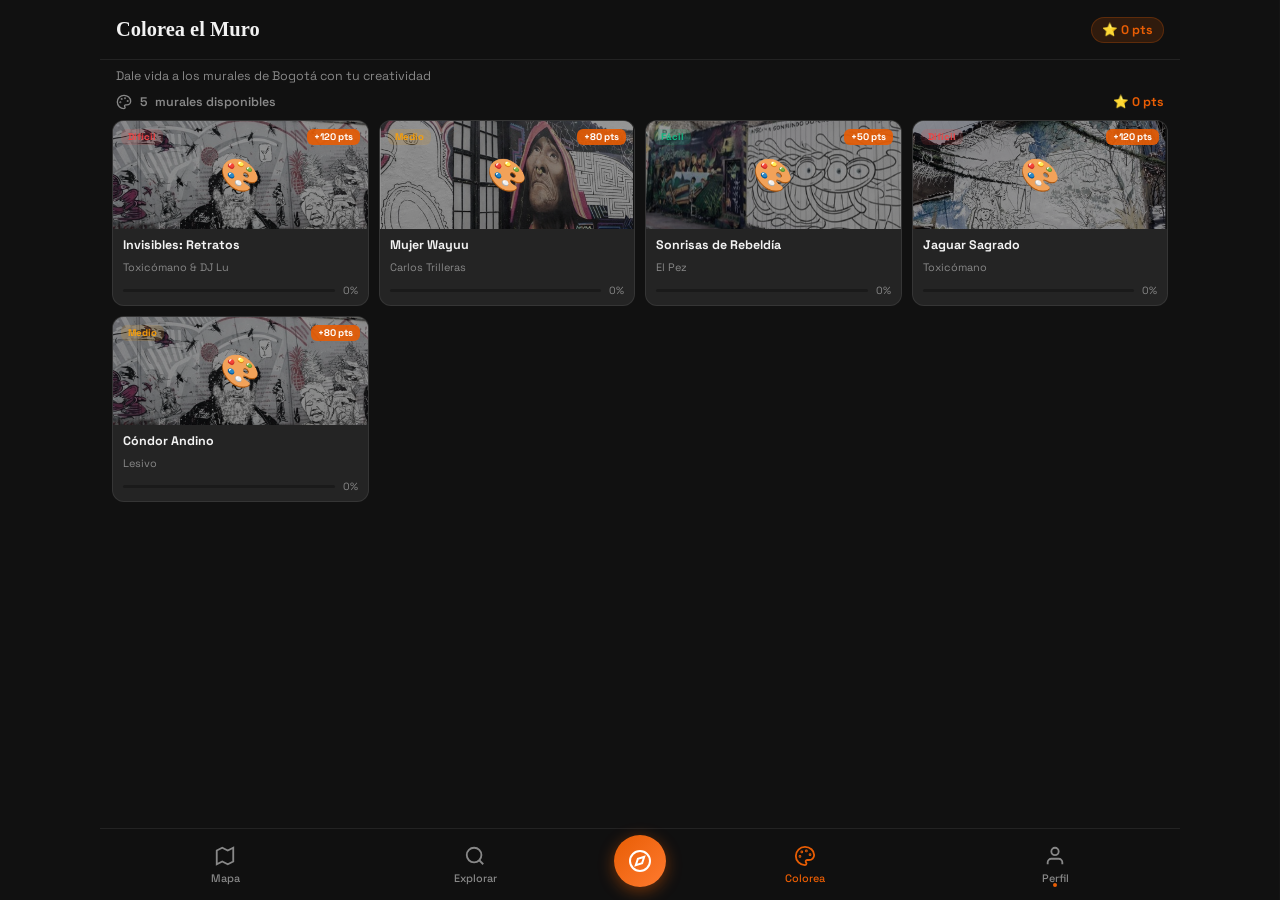
==== commit c434b1a9: "imagenes" ====
--- a/colorea.html
+++ b/colorea.html
@@ -76,14 +76,15 @@
     </a>
   </nav>
 
+  <script src="nav.js"></script>
   <script>
     // DATOS ACTUALIZADOS CON TUS OBRAS REALES
     const muralsColorea = [
-      { id:1, name:"Invisibles: Retratos", artist:"Toxicómano & DJ Lu", diff:"Difícil", pts:120, img:"img/mural-sin-hogar.jpg" },
-      { id:2, name:"Mujer Wayuu", artist:"Carlos Trilleras", diff:"Medio", pts:80, img:"img/mujer-wayuu.jpg" },
-      { id:3, name:"Sonrisas de Rebeldía", artist:"El Pez", diff:"Fácil", pts:50, img:"img/peces-sonrientes.jpg" },
-      { id:4, name:"Jaguar Sagrado", artist:"Toxicómano", diff:"Difícil", pts:120, img:"https://picsum.photos/id/104/400/400" },
-      { id:5, name:"Cóndor Andino", artist:"Lesivo", diff:"Medio", pts:80, img:"https://picsum.photos/id/105/400/400" }
+      { id:1, name:"Invisibles: Retratos", artist:"Toxicómano & DJ Lu", diff:"Difícil", pts:120, img:"assets/images/invisibles-retratos-color.jpeg" },
+      { id:2, name:"Mujer Wayuu", artist:"Carlos Trilleras", diff:"Medio", pts:80, img:"assets/images/mujer-wayuu-color.jpeg" },
+      { id:3, name:"Sonrisas de Rebeldía", artist:"El Pez", diff:"Fácil", pts:50, img:"assets/images/peces-sonrientes-color.jpeg" },
+      { id:4, name:"Jaguar Sagrado", artist:"Toxicómano", diff:"Difícil", pts:120, img:"assets/images/jaguar-sagrado-color.jpeg" },
+      { id:5, name:"Cóndor Andino", artist:"Lesivo", diff:"Medio", pts:80, img:"assets/images/invisibles-retratos-color.jpeg" }
     ];
 
     const diffColors = { "Fácil":"#10B981", "Medio":"#F59E0B", "Difícil":"#EF4444" };
@@ -108,7 +109,7 @@
         return `
         <div class="colorea-card" onclick="openStencil(${m.id})">
           <div class="colorea-card-img">
-            <img src="${m.img}" alt="${m.name}">
+            <img src="${m.img}" alt="${m.name}" onerror="this.onerror=null;this.src='assets/images/invisibles-retratos-color.jpeg'">
             ${prog === 0 ? `<div class="colorea-card-overlay"><span class="colorea-start-icon">🎨</span></div>` : ''}
           </div>
           <div class="diff-badge" style="background:${diffColors[m.diff]}22;color:${diffColors[m.diff]}">${m.diff}</div>
@@ -242,6 +243,7 @@
     }
 
     updatePtsDisplay();
+    document.getElementById('muralCount').textContent = muralsColorea.length;
     renderGrid();
   </script>
 </body>
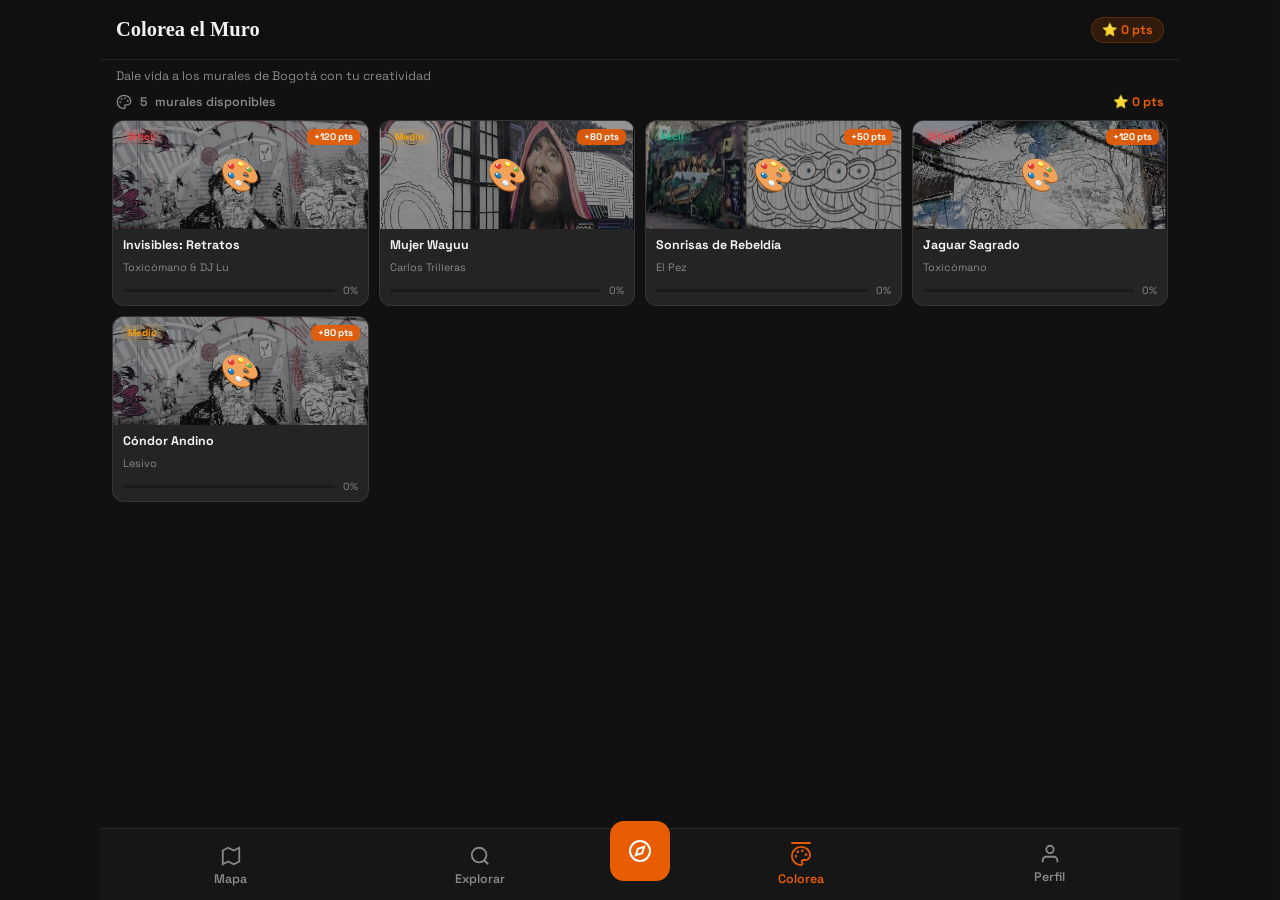
==== commit b823ddc6: "redisegn" ====
--- a/colorea.html
+++ b/colorea.html
@@ -47,6 +47,11 @@
       </div>
       <div class="palette-label">Paleta</div>
       <div class="color-palette" id="colorPalette"></div>
+      <div class="custom-color-row">
+        <label for="customColorInput" class="sr-only">Color personalizado</label>
+        <input id="customColorInput" type="color" value="#E85D04" aria-label="Seleccionar color personalizado">
+        <button class="btn-outline" id="useCustomColor">Usar color</button>
+      </div>
     </div>
   </div>
   <div class="stencil-backdrop" id="stencilBackdrop" onclick="closeStencil()"></div>
@@ -154,31 +159,72 @@
     }
 
     function setupDrawing(canvas, ctx) {
-      const getPos = (e) => {
+      // Improve touch precision: use pointer events when available, draw smooth lines between points,
+      // and prevent default touch-action to avoid scrolling while painting.
+      canvas.style.touchAction = 'none';
+
+      let lastPos = null;
+
+      const getPos = (clientX, clientY) => {
         const r = canvas.getBoundingClientRect();
-        const clientX = e.touches ? e.touches[0].clientX : e.clientX;
-        const clientY = e.touches ? e.touches[0].clientY : e.clientY;
-        return { 
-          x: (clientX - r.left) * (canvas.width / r.width), 
-          y: (clientY - r.top) * (canvas.height / r.height) 
+        return {
+          x: (clientX - r.left) * (canvas.width / r.width),
+          y: (clientY - r.top) * (canvas.height / r.height)
         };
       };
 
-      const draw = (e) => {
+      const beginStroke = (x, y) => {
+        isDrawing = true;
+        lastPos = getPos(x, y);
+        drawPoint(lastPos.x, lastPos.y);
+      };
+
+      const moveStroke = (x, y) => {
         if (!isDrawing) return;
-        e.preventDefault();
-        const pos = getPos(e);
+        const pos = getPos(x, y);
+        // draw a smooth line between lastPos and pos to avoid gaps at higher speeds
         ctx.globalAlpha = 0.6;
-        ctx.fillStyle = currentColor;
+        ctx.strokeStyle = currentColor;
+        ctx.lineWidth = Math.max(brushSize * 2, 2);
+        ctx.lineCap = 'round';
+        ctx.lineJoin = 'round';
         ctx.beginPath();
-        ctx.arc(pos.x, pos.y, brushSize, 0, Math.PI * 2);
-        ctx.fill();
+        ctx.moveTo(lastPos.x, lastPos.y);
+        ctx.lineTo(pos.x, pos.y);
+        ctx.stroke();
+
+        // draw a filled circle at current pos for better coverage
+        drawPoint(pos.x, pos.y);
+
+        lastPos = pos;
         estimateProgress(ctx, canvas);
       };
 
-      canvas.onmousedown = canvas.ontouchstart = (e) => { isDrawing = true; draw(e); };
-      canvas.onmousemove = canvas.ontouchmove = draw;
-      canvas.onmouseup = canvas.ontouchend = () => { isDrawing = false; };
+      const endStroke = () => { isDrawing = false; lastPos = null; };
+
+      const drawPoint = (x, y) => {
+        ctx.beginPath();
+        ctx.fillStyle = currentColor;
+        ctx.arc(x, y, brushSize, 0, Math.PI * 2);
+        ctx.fill();
+      };
+
+      // Pointer events (preferred) with fallback to touch/mouse
+      if (window.PointerEvent) {
+        canvas.addEventListener('pointerdown', (e) => { e.preventDefault(); canvas.setPointerCapture(e.pointerId); beginStroke(e.clientX, e.clientY); });
+        canvas.addEventListener('pointermove', (e) => { if (e.pressure === 0 && e.buttons === 0) return; moveStroke(e.clientX, e.clientY); });
+        canvas.addEventListener('pointerup', (e) => { canvas.releasePointerCapture(e.pointerId); endStroke(); });
+        canvas.addEventListener('pointercancel', endStroke);
+      } else {
+        // touch
+        canvas.addEventListener('touchstart', (e) => { e.preventDefault(); const t = e.changedTouches[0]; beginStroke(t.clientX, t.clientY); });
+        canvas.addEventListener('touchmove', (e) => { e.preventDefault(); const t = e.changedTouches[0]; moveStroke(t.clientX, t.clientY); });
+        canvas.addEventListener('touchend', (e) => { e.preventDefault(); endStroke(); });
+        // mouse
+        canvas.addEventListener('mousedown', (e) => { e.preventDefault(); beginStroke(e.clientX, e.clientY); });
+        window.addEventListener('mousemove', (e) => { moveStroke(e.clientX, e.clientY); });
+        window.addEventListener('mouseup', (e) => { endStroke(); });
+      }
     }
 
     function estimateProgress(ctx, canvas) {
@@ -219,9 +265,12 @@
 
     function renderPalette() {
       const container = document.getElementById('colorPalette');
+      // Build swatches and include a live preview for the custom color
       container.innerHTML = palette.map(c => `
         <div class="color-swatch ${c===currentColor?'active':''}" style="background:${c}" onclick="selectColor('${c}', this)"></div>
-      `).join('');
+      `).join('') + `
+        <div class="color-swatch custom-swatch ${palette.indexOf(currentColor)===-1 ? 'active' : ''}" style="background:${currentColor}" onclick="selectCustomFromSwatch()"></div>
+      `;
     }
 
     function selectColor(color, el) {
@@ -242,9 +291,47 @@
       prev.style.background = currentColor;
     }
 
+    // Custom color helpers
+    function selectCustomFromSwatch() {
+      // mark all swatches inactive
+      document.querySelectorAll('.color-swatch').forEach(s => s.classList.remove('active'));
+      document.querySelector('.custom-swatch').classList.add('active');
+      document.getElementById('customColorInput').value = rgbToHex(currentColor);
+      updateBrushPreview();
+    }
+
+    function useCustomColor() {
+      const val = document.getElementById('customColorInput').value;
+      currentColor = val;
+      // deactivate palette swatches
+      document.querySelectorAll('.color-swatch').forEach(s => s.classList.remove('active'));
+      // ensure custom swatch reflects the new color
+      const cs = document.querySelector('.custom-swatch');
+      if (cs) cs.style.background = currentColor;
+      if (cs) cs.classList.add('active');
+      updateBrushPreview();
+    }
+
+    function rgbToHex(rgb) {
+      // accept already-hex or rgb(...) strings
+      if (!rgb) return '#000000';
+      if (rgb[0] === '#') return rgb;
+      const m = rgb.match(/rgba?\((\d+),\s*(\d+),\s*(\d+)/i);
+      if (!m) return '#000000';
+      return '#'+[1,2,3].map(i=>parseInt(m[i]).toString(16).padStart(2,'0')).join('');
+    }
+
     updatePtsDisplay();
     document.getElementById('muralCount').textContent = muralsColorea.length;
     renderGrid();
+
+    // Wire up custom color controls after initial render
+    document.getElementById('customColorInput').addEventListener('input', (e) => {
+      // live preview in custom swatch
+      const cs = document.querySelector('.custom-swatch');
+      if (cs) cs.style.background = e.target.value;
+    });
+    document.getElementById('useCustomColor').addEventListener('click', (e) => { e.preventDefault(); useCustomColor(); });
   </script>
 </body>
 </html>
--- a/style.css
+++ b/style.css
@@ -500,13 +500,18 @@
 /* ==========================================
    BOTTOM NAVIGATION
    ========================================== */
+/* ==========================================
+   BOTTOM NAVIGATION
+   ========================================== */
 .bottom-nav {
   position: fixed; bottom: 0; left: 0; right: 0;
   height: var(--nav-h);
-  background: rgba(17,17,17,0.97);
+  background: rgba(23,23,23,0.97);
   backdrop-filter: blur(20px);
-  border-top: 1px solid var(--border);
+  border-top: 0.5px solid var(--border);
   display: flex; align-items: center;
+  padding: 0 6px; /* small side padding */
+  padding-bottom: env(safe-area-inset-bottom, 8px);
   z-index: 200;
 }
 
@@ -515,29 +520,101 @@
   display: flex; flex-direction: column; align-items: center; justify-content: center;
   gap: 4px;
   color: var(--text-dim);
+  font-size: 0.78rem;
+  font-weight: 600;
+  position: relative;
+  padding: 8px 0 6px;
+  border-radius: 10px;
+  transition: color 0.18s, background 0.15s, transform 0.12s;
+  cursor: pointer;
+  min-height: 56px; /* ensure large touch target */
+}
+
+.nav-item:hover { background: rgba(255,255,255,0.04); }
+
+/* Indicador superior — señal visual doble para ítem activo */
+.nav-item.active::after {
+  content: '';
+  position: absolute;
+  top: 5px;
+  width: 20px;
+  height: 2px;
+  background: var(--accent);
+  border-radius: 2px;
+}
+
+.nav-item.active { color: var(--accent); }
+
+.nav-item svg,
+.nav-item i {
+  font-size: 20px;
+  transition: color 0.18s;
+}
+
+.nav-item.active svg,
+.nav-item.active i { color: var(--accent); }
+
+/* Separador visual entre grupos de ítems */
+.nav-divider {
+  width: 0.5px;
+  background: var(--border);
+  margin: 10px 0;
+  flex-shrink: 0;
+}
+
+/* Botón central — acción primaria */
+.nav-center {
+  flex: 0 0 72px;
+  display: flex; flex-direction: column; align-items: center; justify-content: center;
+  gap: 4px;
+  padding-bottom: 6px;
+}
+
+.nav-center-btn {
+  width: 48px; height: 48px;
+  background: var(--accent, #E85D04);
+  border-radius: 14px;          /* cuadrado redondeado — distinto del resto */
+  display: flex; align-items: center; justify-content: center;
+  margin-top: -14px;            /* sube sobre la barra */
+  transition: background 0.15s, transform 0.12s;
+  cursor: pointer;
+}
+
+.nav-center-btn:hover { background: #FF7A2F; transform: scale(1.04); }
+.nav-center-btn:active { transform: scale(0.97); }
+
+.nav-center-btn svg,
+.nav-center-btn i {
+  font-size: 22px;
+  color: #fff;
+}
+
+/* Label dentro de nav-items */
+.nav-item .label {
+  display: block;
   font-size: 0.68rem;
-  font-weight: 500;
-  position: relative;
-  padding: 8px 0;
-  transition: color 0.2s;
-}
-
-.nav-item.active { color: var(--accent); }
-.nav-item svg { transition: all 0.2s; }
-.nav-item.active svg { stroke: var(--accent); }
-.nav-dot { position: absolute; bottom: 6px; width: 4px; height: 4px; background: var(--accent); border-radius: 50%; }
-
-.nav-center { flex: 0 0 80px; }
-.nav-center-btn {
-  width: 52px; height: 52px;
-  background: linear-gradient(135deg, #E85D04, #FF7A2F);
-  border-radius: 50%;
-  display: flex; align-items: center; justify-content: center;
-  margin-bottom: 8px;
-  box-shadow: 0 4px 16px rgba(232,93,4,0.45);
-  transition: all 0.2s;
-}
-.nav-center-btn:hover { transform: scale(1.05); }
+  line-height: 1;
+  margin-top: 2px;
+  color: inherit;
+}
+
+/* Label del botón central */
+.nav-center .center-label {
+  font-size: 0.68rem;
+  font-weight: 600;
+  color: var(--accent);
+  line-height: 1;
+}
+
+/* Accessibility helper */
+.sr-only {
+  position: absolute !important;
+  height: 1px; width: 1px;
+  overflow: hidden;
+  clip: rect(1px, 1px, 1px, 1px);
+  white-space: nowrap;
+  border: 0; padding: 0; margin: -1px;
+}
 
 /* ==========================================
    MAPA PAGE
@@ -784,6 +861,37 @@
     padding: 12px;
   }
 
+  .header-right { display: flex; align-items: center; gap: 10px; }
+
+  .map-theme-toggle {
+     display: flex; align-items: center; gap: 6px;
+     background: var(--bg3);
+     border-radius: 20px;
+     padding: 6px 12px;
+     font-size: 0.75rem;
+     font-weight: 600;
+     color: var(--text-dim);
+     cursor: pointer;
+     transition: all 0.2s;
+     font-family: inherit;
+    }
+
+    .map-theme-toggle:hover {
+      color: var(--text);
+      border-color: rgba(255,255,255,0.2);
+    }
+
+    .map-theme-toggle.active {
+      background: rgba(255,200,50,0.12);
+      border-color: rgba(255,200,50,0.4);
+      color: #E8A800;
+    }
+
+    #map.map-light {
+      filter: contrast(1.05) saturate(0.9);
+    }
+
+
   .mapa-page .drawer-handle {
     display: none;
   }
@@ -1183,6 +1291,13 @@
 }
 .color-swatch.active { border-color: white; transform: scale(1.15); box-shadow: 0 0 12px rgba(255,255,255,0.3); }
 .color-swatch:hover { transform: scale(1.1); }
+
+.custom-color-row {
+  display: flex; gap: 8px; align-items: center;
+}
+.custom-color-row input[type="color"] { width: 44px; height: 36px; padding: 0; border: none; background: transparent; cursor: pointer; }
+.custom-color-row #useCustomColor { padding: 8px 10px; border-radius: 10px; font-size: 0.85rem; }
+.custom-swatch { width: 36px; height: 36px; border-radius: 50%; border: 2px dashed rgba(255,255,255,0.08); }
 
 /* ==========================================
    PERFIL PAGE
@@ -1804,15 +1919,26 @@
 }
 
 .shutter-btn {
-  width: 64px; height: 64px;
-  background: rgba(255,255,255,0.9);
+  width: 76px; height: 76px;
+  background: linear-gradient(135deg, #E85D04, #FF7A2F);
   border-radius: 50%;
   display: flex; align-items: center; justify-content: center;
-  box-shadow: 0 0 0 3px rgba(255,255,255,0.3);
-  transition: all 0.15s;
-}
-.shutter-btn:active { transform: scale(0.92); }
-.shutter-inner { width: 52px; height: 52px; background: white; border-radius: 50%; border: 2px solid rgba(0,0,0,0.1); }
+  box-shadow: 0 12px 30px rgba(232,93,4,0.35), 0 0 0 6px rgba(232,93,4,0.06);
+  transition: transform 0.12s, box-shadow 0.12s;
+}
+.shutter-btn:active { transform: scale(0.95); }
+.shutter-btn:focus { outline: 3px solid rgba(232,93,4,0.18); }
+.shutter-inner { width: 52px; height: 52px; background: radial-gradient(circle at 30% 30%, rgba(255,255,255,0.95), rgba(255,255,255,0.85)); border-radius: 50%; border: 2px solid rgba(255,255,255,0.6); }
+
+/* Pulse to attract attention when camera mode is inactive */
+.shutter-pulse {
+  animation: pulse 2.2s infinite ease-in-out;
+}
+@keyframes pulse {
+  0% { box-shadow: 0 12px 30px rgba(232,93,4,0.35), 0 0 0 6px rgba(232,93,4,0.06); transform: scale(1); }
+  50% { box-shadow: 0 20px 40px rgba(232,93,4,0.45), 0 0 0 14px rgba(232,93,4,0.03); transform: scale(1.03); }
+  100% { box-shadow: 0 12px 30px rgba(232,93,4,0.35), 0 0 0 6px rgba(232,93,4,0.06); transform: scale(1); }
+}
 
 .ar-close-btn {
   width: 44px; height: 44px;
@@ -1833,6 +1959,20 @@
 @keyframes stencilDrop { from{transform:scale(0) rotate(-20deg);opacity:0} to{transform:scale(1) rotate(0);opacity:1} }
 
 .grid-overlay { position: absolute; inset: 0; z-index: 12; pointer-events: none; }
+
+/* Responsive adjustments for bottom nav + CTA */
+@media (max-width: 640px) {
+  .bottom-nav { height: calc(var(--nav-h) + 8px); }
+  .nav-center { flex: 0 0 96px; z-index: 210; }
+  .nav-center-btn { width: 76px; height: 76px; transform: translateY(-14px); box-shadow: 0 18px 40px rgba(232,93,4,0.35); }
+  .nav-item { min-height: 64px; }
+  .nav-item .label { font-size: 0.72rem; }
+  .ar-shutter { bottom: 18px; }
+}
+
+@media (min-width: 1024px) {
+  .nav-center-btn { width: 60px; height: 60px; transform: translateY(-8px); }
+}
 .grid-overlay.hidden { display: none; }
 .grid-line { position: absolute; background: rgba(255,255,255,0.25); }
 .grid-line.vert { width: 1px; top: 0; bottom: 0; }
@@ -1862,6 +2002,78 @@
 .explorar-card-info { padding: 8px 10px; }
 .explorar-card-info strong { display: block; font-size: 0.8rem; margin-bottom: 2px; }
 .explorar-card-info span { font-size: 0.7rem; color: var(--text-dim); }
+
+/* Tema oscuro (por defecto) */
+body.dark-theme {
+  --bg: #111111;
+  --bg2: #1A1A1A;
+  --bg3: #242424;
+  --text: #F2F2F2;
+  --text-dim: #888;
+  --border: rgba(255,255,255,0.08);
+}
+
+/* Tema claro */
+body.light-theme {
+  --bg: #F9F9F9;
+  --bg2: #FFFFFF;
+  --bg3: #F0F0F0;
+  --text: #222;
+  --text-dim: #555;
+  --border: rgba(0,0,0,0.1);
+}
+body.light-theme .app-header {
+  background: #ffffff;
+  color: #222;
+  border-bottom: 1px solid rgba(0,0,0,0.1);
+}
+
+body.light-theme .bottom-drawer {
+  background: #ffffff;
+  color: #222;
+  box-shadow: 0 -4px 20px rgba(0,0,0,0.08);
+}
+
+body.light-theme .bottom-nav {
+  background: #ffffff;
+  border-top: 1px solid rgba(0,0,0,0.08);
+  color: #555;
+}
+
+body.light-theme .mural-list-item {
+  background: #f9f9f9;
+  border-bottom: 1px solid #eee;
+}
+
+body.light-theme .mural-list-item strong {
+  color: #111;
+}
+
+body.light-theme .mural-list-item span {
+  color: #555;
+}
+
+body.light-theme .search-bar {
+  background: #f0f0f0;
+  border: 1px solid #ddd;
+  color: #222;
+}
+
+body.light-theme .search-bar input {
+  color: #222;
+  background: transparent;
+}
+
+body.light-theme .search-bar input::placeholder {
+  color: #999;
+}
+
+body.light-theme .map-theme-toggle {
+  background: #f0f0f0;
+  color: #333;
+  border: 1px solid #ddd;
+}
+
 
 @media (min-width: 1024px) {
   .explorar-page .app-header,
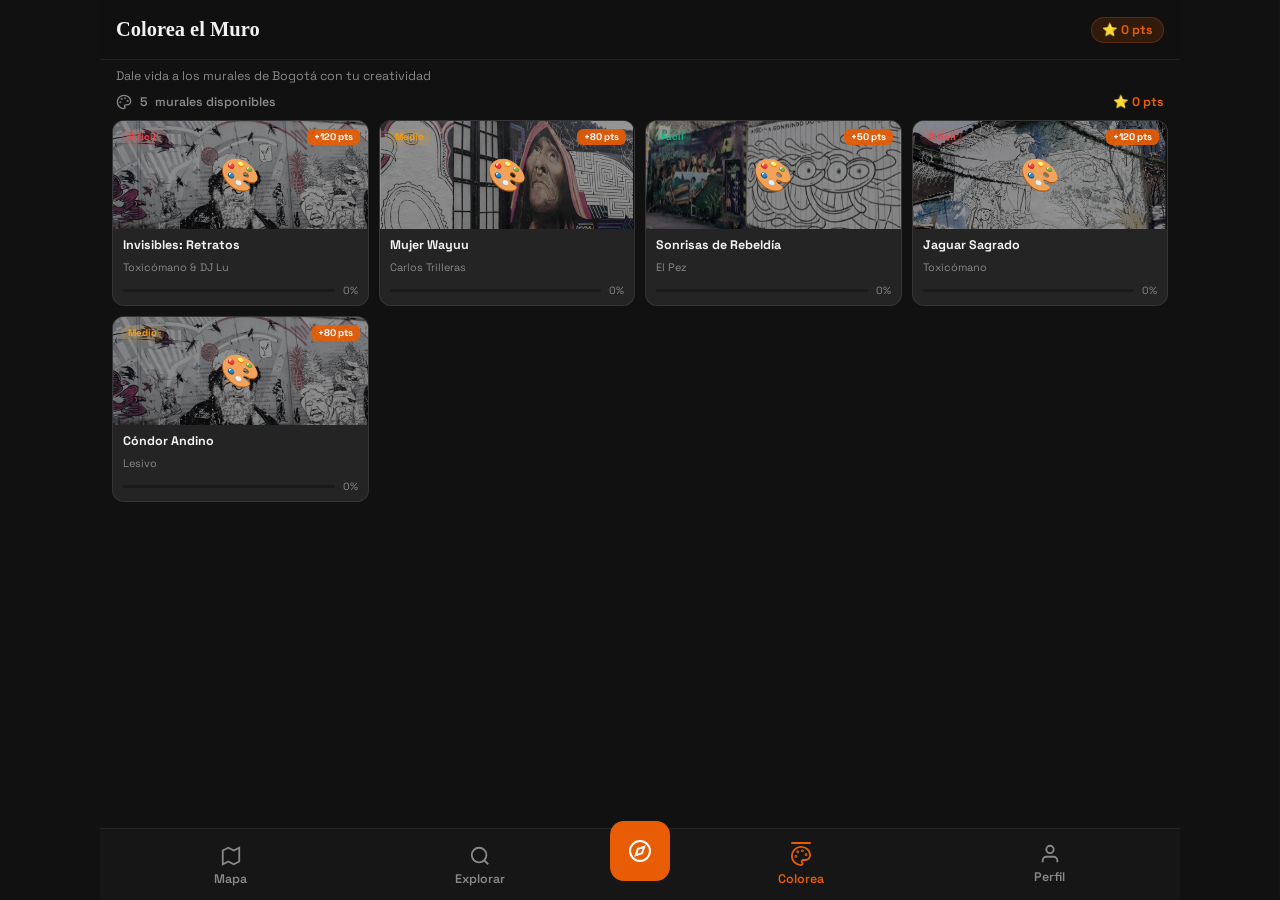
==== commit 8b94d28b: "Merge branch 'main' of https://github.com/estjohancardenas-netizen/Voces-Dise-o" ====
--- a/colorea.html
+++ b/colorea.html
@@ -4,6 +4,7 @@
   <meta charset="UTF-8">
   <meta name="viewport" content="width=device-width, initial-scale=1.0">
   <title>Colorea el Muro — Voces del Muro</title>
+   <script src="app.js" defer></script>
   <link rel="stylesheet" href="style.css">
   <link href="https://fonts.googleapis.com/css2?family=Permanent+Marker&family=Space+Grotesk:wght@300;400;500;600;700&family=Syne:wght@400;700;800&display=swap" rel="stylesheet">
 </head>
